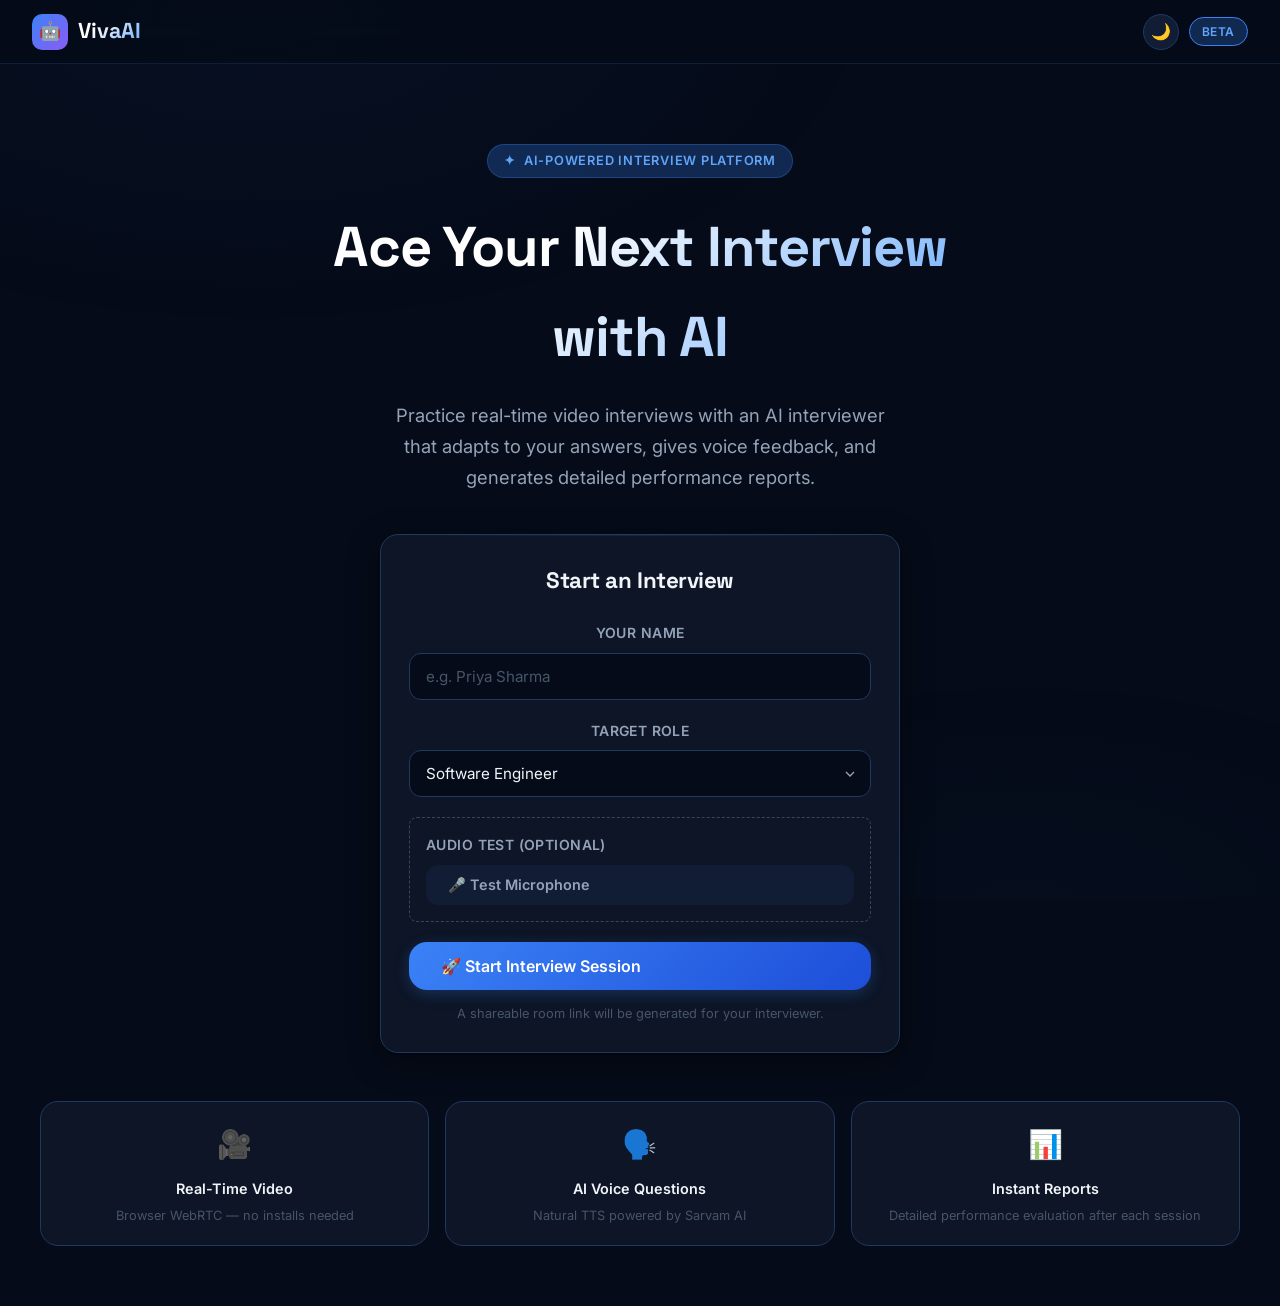
==== templates/index.html @ 10e78b6a "feat: theme_changes" ====
<!DOCTYPE html>
<html lang="en">

<head>
    <meta charset="UTF-8">
    <meta name="viewport" content="width=device-width, initial-scale=1.0">
    <meta name="description"
        content="VivaAI — AI-powered real-time video call interview platform. Practice technical and HR interviews with an intelligent AI interviewer.">
    <title>VivaAI — AI Interview Platform</title>
    <link rel="stylesheet" href="/static/css/style.css">
</head>

<body>

    <header class="header">
        <a class="logo" href="/">
            <div class="logo-icon">🤖</div>
            <span class="logo-text">VivaAI</span>
        </a>
        <div style="display:flex; align-items:center; gap:10px;">
    <button class="theme-toggle" id="themeToggle" onclick="toggleTheme()" title="Toggle theme">🌙</button>
    <span class="header-badge">Beta</span>
</div>
    </header>

    <main>
        <section class="hero container">
            <div class="hero-eyebrow">
                <span>✦</span> AI-Powered Interview Platform
            </div>
            <h1 class="hero-title">Ace Your Next Interview<br>with AI</h1>
            <p class="hero-subtitle">
                Practice real-time video interviews with an AI interviewer that adapts to your answers, gives voice
                feedback, and generates detailed performance reports.
            </p>

            <!-- Create Interview Card -->
            <div class="card create-card fade-in">
                <h2 style="margin-bottom: 24px; font-size: 1.4rem;">Start an Interview</h2>

                <div id="statusMsg" class="status-msg"></div>

                <div class="form-group">
                    <label class="form-label" for="candidateName">Your Name</label>
                    <input class="form-input" id="candidateName" type="text" placeholder="e.g. Priya Sharma"
                        autocomplete="name">
                </div>

                <div class="form-group">
                    <label class="form-label" for="role">Target Role</label>
                    <select class="form-input" id="role">
                        <option value="Software Engineer">Software Engineer</option>
                        <option value="Frontend Developer">Frontend Developer</option>
                        <option value="Backend Developer">Backend Developer</option>
                        <option value="Full Stack Developer">Full Stack Developer</option>
                        <option value="Data Scientist">Data Scientist</option>
                        <option value="Machine Learning Engineer">Machine Learning Engineer</option>
                        <option value="DevOps Engineer">DevOps Engineer</option>
                        <option value="Product Manager">Product Manager</option>
                        <option value="UI/UX Designer">UI/UX Designer</option>
                        <option value="Business Analyst">Business Analyst</option>
                        <option value="Data Analyst">Data Analyst</option>
                        <option value="Cybersecurity Engineer">Cybersecurity Engineer</option>
                        <option value="Cloud Architect">Cloud Architect</option>
                    </select>
                </div>

                <!-- Mic Test Section -->
                <div class="form-group mic-test-group"
                    style="text-align: center; border: 1px dashed rgba(255,255,255,0.2); padding: 16px; border-radius: 8px;">
                    <label class="form-label" style="text-align: left;">Audio Test (Optional)</label>
                    <button class="btn btn-ghost" id="testMicBtn" onclick="testMicrophone()" type="button"
                        style="width: 100%; border: 1px solid var(--border-color);">
                        🎤 Test Microphone
                    </button>
                    <div id="micMeterControls" style="display: none;">
                        <span
                            style="font-size: 0.85rem; color: var(--text-muted); margin-bottom: 8px; display: block;">Speak
                            to test your microphone</span>
                        <div
                            style="width: 100%; height: 10px; background: rgba(0,0,0,0.3); border-radius: 6px; overflow: hidden; margin-bottom: 12px; border: 1px solid rgba(255,255,255,0.1);">
                            <div id="micVolumeBar"
                                style="height: 100%; width: 0%; background: var(--success); transition: width 0.05s ease;">
                            </div>
                        </div>
                        <button class="btn btn-ghost btn-sm" onclick="stopMicTest()" type="button"
                            style="color: var(--danger);">Stop Test</button>
                    </div>
                </div>

                <button class="btn btn-primary btn-lg" id="startBtn" onclick="createInterview()" style="width: 100%;">
                    🚀 Start Interview Session
                </button>

                <p style="text-align: center; color: var(--text-muted); font-size: 0.8rem; margin-top: 14px;">
                    A shareable room link will be generated for your interviewer.
                </p>
            </div>

            <!-- Features -->
            <div class="features-grid">
                <div class="feature-card">
                    <div class="feature-icon">🎥</div>
                    <div class="feature-title">Real-Time Video</div>
                    <div class="feature-desc">Browser WebRTC — no installs needed</div>
                </div>
                <div class="feature-card">
                    <div class="feature-icon">🗣️</div>
                    <div class="feature-title">AI Voice Questions</div>
                    <div class="feature-desc">Natural TTS powered by Sarvam AI</div>
                </div>
                <div class="feature-card">
                    <div class="feature-icon">📊</div>
                    <div class="feature-title">Instant Reports</div>
                    <div class="feature-desc">Detailed performance evaluation after each session</div>
                </div>
            </div>
        </section>
    </main>

    <script>
        function showStatus(msg, type = "info") {
            const el = document.getElementById("statusMsg");
            el.textContent = msg;
            el.className = `status-msg status-${type}`;
            el.style.display = "block";
        }

        let micStream = null;
        let audioContext = null;
        let analyser = null;
        let animationId = null;

        async function testMicrophone() {
            const btn = document.getElementById("testMicBtn");
            const controls = document.getElementById("micMeterControls");

            try {
                btn.textContent = "Requesting Access...";
                btn.disabled = true;

                micStream = await navigator.mediaDevices.getUserMedia({ audio: true });

                audioContext = new (window.AudioContext || window.webkitAudioContext)();
                analyser = audioContext.createAnalyser();
                analyser.fftSize = 256;

                const source = audioContext.createMediaStreamSource(micStream);
                source.connect(analyser);

                const dataArray = new Uint8Array(analyser.frequencyBinCount);
                const volumeBar = document.getElementById("micVolumeBar");

                btn.style.display = "none";
                controls.style.display = "block";

                function updateMeter() {
                    analyser.getByteFrequencyData(dataArray);
                    let sum = 0;
                    for (let i = 0; i < dataArray.length; i++) {
                        sum += dataArray[i];
                    }
                    const average = sum / dataArray.length;

                    // Map frequency amplitude average to 0-100% width
                    const percent = Math.min(100, (average / 100) * 100);
                    volumeBar.style.width = percent + "%";

                    // Change color based on volume (pitch proxy)
                    if (percent > 80) volumeBar.style.background = "#ef4444"; // red (too loud)
                    else if (percent > 50) volumeBar.style.background = "#eab308"; // yellow
                    else volumeBar.style.background = "#22c55e"; // green

                    animationId = requestAnimationFrame(updateMeter);
                }

                updateMeter();
                showStatus("Microphone access granted. Speak to test your audio level.", "success");
            } catch (err) {
                console.error(err);
                btn.textContent = "🎤 Test Microphone";
                btn.disabled = false;
                showStatus("Microphone access denied. Please allow permissions.", "error");
            }
        }

        function stopMicTest() {
            if (animationId) cancelAnimationFrame(animationId);
            if (micStream) {
                micStream.getTracks().forEach(track => track.stop());
                micStream = null;
            }
            if (audioContext && audioContext.state !== "closed") {
                audioContext.close();
            }

            const btn = document.getElementById("testMicBtn");
            const controls = document.getElementById("micMeterControls");
            if (btn) {
                btn.style.display = "inline-flex";
                btn.textContent = "🎤 Test Microphone";
                btn.disabled = false;
            }
            if (controls) controls.style.display = "none";

            const el = document.getElementById("statusMsg");
            if (el && el.classList.contains("status-success")) el.style.display = "none";
        }

        async function createInterview() {
            const name = document.getElementById("candidateName").value.trim();
            const role = document.getElementById("role").value;

            if (!name) {
                showStatus("Please enter your name to continue.", "warning");
                document.getElementById("candidateName").focus();
                return;
            }

            const btn = document.getElementById("startBtn");
            btn.disabled = true;
            btn.textContent = "Checking permissions…";

            // Pre-flight check for camera & mic permissions
            try {
                if (typeof stopMicTest === "function") stopMicTest(); // Ensure our test mic is closed

                if (!navigator.mediaDevices || !navigator.mediaDevices.getUserMedia) {
                    throw new Error("Your browser does not support camera/microphone access in this context (try using localhost instead of your IP).");
                }
                const testStream = await navigator.mediaDevices.getUserMedia({ video: true, audio: true });
                // Permission granted, close tracks immediately
                testStream.getTracks().forEach(track => track.stop());
            } catch (err) {
                let msg = "Camera/microphone access denied. Please click the camera icon in your address bar to allow permissions, then try again.";
                if (err.name === "NotFoundError" || err.name === "DevicesNotFoundError") {
                    msg = "No camera or microphone found. Please connect your devices and try again.";
                } else if (err.message && err.message.includes("context")) {
                    msg = err.message;
                }
                showStatus(msg, "error");
                btn.disabled = false;
                btn.textContent = "🚀 Start Interview Session";
                return;
            }

            btn.textContent = "Creating room…";
            showStatus("Permissions granted. Setting up your interview room…", "info");

            const roomId = Math.random().toString(36).substring(2, 8).toUpperCase();

            try {
                const res = await fetch("/api/interview/create", {
                    method: "POST",
                    headers: { "Content-Type": "application/json" },
                    body: JSON.stringify({ room_id: roomId, role, candidate_name: name })
                });

                const data = await res.json();

                if (data.status === "created") {
                    window.location.href = `/interview/${data.room_id}`;
                } else {
                    throw new Error(data.error || "Failed to create interview");
                }
            } catch (err) {
                showStatus("Error: " + err.message, "error");
                btn.disabled = false;
                btn.textContent = "🚀 Start Interview Session";
            }
        }

        // Allow Enter key to submit
        document.addEventListener("keydown", (e) => {
            if (e.key === "Enter") createInterview();
        });
        // Theme toggle
function toggleTheme() {
    const html = document.documentElement;
    const btn = document.getElementById("themeToggle");
    const isDark = html.getAttribute("data-theme") !== "light";
    html.setAttribute("data-theme", isDark ? "light" : "dark");
    btn.textContent = isDark ? "☀️" : "🌙";
    localStorage.setItem("vivaai-theme", isDark ? "light" : "dark");
}

// Apply saved theme on load
(function() {
    const saved = localStorage.getItem("vivaai-theme") || "dark";
    document.documentElement.setAttribute("data-theme", saved);
    const btn = document.getElementById("themeToggle");
    if (btn) btn.textContent = saved === "light" ? "☀️" : "🌙";
})();
    </script>

</body>

</html>
---- static/css/style.css ----
/* VivaAI — Premium Design System */

    @import url('https://fonts.googleapis.com/css2?family=Inter:wght@300;400;500;600;700;800&family=Space+Grotesk:wght@400;500;600;700&display=swap');

    /* ── Tokens ─────────────────────────────────────────── */
    :root {
        --bg-base:      #050b18;
        --bg-card:      #0d1526;
        --bg-elevated:  #111d35;
        --bg-hover:     #1a2848;

        --accent:       #3b82f6;
        --accent-glow:  #3b82f640;
        --accent-dark:  #1d4ed8;
        --accent-light: #60a5fa;

        --success:      #10b981;
        --warning:      #f59e0b;
        --danger:       #ef4444;
        --info:         #06b6d4;

        --text-primary:   #f1f5f9;
        --text-secondary: #94a3b8;
        --text-muted:     #475569;

        --border:       #1e3a5f;
        --border-light: #2d5a8e40;

        --radius-sm:  8px;
        --radius-md:  12px;
        --radius-lg:  18px;
        --radius-xl:  24px;

        --shadow-card: 0 1px 3px rgba(0,0,0,.5), 0 8px 32px rgba(0,0,0,.4);
        --shadow-glow: 0 0 40px rgba(59,130,246,.15);

        --transition: 0.2s cubic-bezier(0.4, 0, 0.2, 1);
    }
    /* ── Light Theme ─────────────────────────────────────── */
[data-theme="light"] {
    --bg-base:      #f0f4f8;
    --bg-card:      #ffffff;
    --bg-elevated:  #e8edf5;
    --bg-hover:     #d8e2f0;

    --accent:       #3b82f6;
    --accent-glow:  #3b82f640;
    --accent-dark:  #1d4ed8;
    --accent-light: #2563eb;

    --text-primary:   #0f172a;
    --text-secondary: #475569;
    --text-muted:     #94a3b8;

    --border:       #cbd5e1;
    --border-light: #94a3b840;

    --shadow-card: 0 1px 3px rgba(0,0,0,.1), 0 8px 32px rgba(0,0,0,.08);
    --shadow-glow: 0 0 40px rgba(59,130,246,.12);
}

[data-theme="light"] body::before {
    background:
        radial-gradient(ellipse 80% 60% at 20% 0%, #bfdbfe40 0%, transparent 60%),
        radial-gradient(ellipse 60% 40% at 80% 100%, #dbeafe30 0%, transparent 60%);
}

[data-theme="light"] .header {
    background: rgba(240, 244, 248, 0.85);
}

[data-theme="light"] audio {
    filter: none;
    opacity: 1;
}
/* ── Light Theme Text Fixes ──────────────────────────── */
[data-theme="light"] .hero-title {
    background: linear-gradient(135deg, #1e3a8a 30%, #3b82f6 70%, #7c3aed);
    -webkit-background-clip: text;
    -webkit-text-fill-color: transparent;
    background-clip: text;
}

[data-theme="light"] .logo-text {
    background: linear-gradient(135deg, #1e293b 30%, #3b82f6);
    -webkit-background-clip: text;
    -webkit-text-fill-color: transparent;
    background-clip: text;
}

[data-theme="light"] .hero-eyebrow {
    background: rgba(59, 130, 246, 0.12);
    border-color: rgba(59, 130, 246, 0.4);
    color: #1d4ed8;
}

[data-theme="light"] .header {
    background: rgba(240, 244, 248, 0.92);
}

[data-theme="light"] body::before {
    background:
        radial-gradient(ellipse 80% 60% at 20% 0%, #bfdbfe50 0%, transparent 60%),
        radial-gradient(ellipse 60% 40% at 80% 100%, #dbeafe40 0%, transparent 60%);
}

[data-theme="light"] .hero-subtitle {
    color: #475569;
}
/* ── Theme Toggle ────────────────────────────────────── */
.theme-toggle {
    background: var(--bg-elevated);
    border: 1px solid var(--border);
    color: var(--text-secondary);
    width: 36px;
    height: 36px;
    border-radius: 50%;
    display: flex;
    align-items: center;
    justify-content: center;
    cursor: pointer;
    font-size: 16px;
    transition: all var(--transition);
    flex-shrink: 0;
}

.theme-toggle:hover {
    border-color: var(--accent);
    color: var(--text-primary);
    transform: rotate(20deg);
}

    /* ── Reset ───────────────────────────────────────────── */
    *, *::before, *::after { box-sizing: border-box; margin: 0; padding: 0; }

    html { scroll-behavior: smooth; }

    body {
        font-family: 'Inter', sans-serif;
        background: var(--bg-base);
        color: var(--text-primary);
        min-height: 100vh;
        line-height: 1.6;
        -webkit-font-smoothing: antialiased;
    }

    /* ── Background gradient ─────────────────────────────── */
    body::before {
        content: '';
        position: fixed;
        inset: 0;
        background:
            radial-gradient(ellipse 80% 60% at 20% 0%, #1e3a8a1a 0%, transparent 60%),
            radial-gradient(ellipse 60% 40% at 80% 100%, #0e1f4a18 0%, transparent 60%);
        pointer-events: none;
        z-index: 0;
    }

    /* ── Typography ──────────────────────────────────────── */
    h1, h2, h3, h4 {
        font-family: 'Space Grotesk', sans-serif;
        font-weight: 700;
        letter-spacing: -0.02em;
    }

    h1 { font-size: clamp(2rem, 5vw, 3.5rem); }
    h2 { font-size: clamp(1.4rem, 3vw, 2rem); }
    h3 { font-size: 1.25rem; }

    /* ── Layout ──────────────────────────────────────────── */
    .container {
        max-width: 1200px;
        margin: 0 auto;
        padding: 0 24px;
        position: relative;
        z-index: 1;
    }

    /* ── Header ──────────────────────────────────────────── */
    .header {
        background: rgba(5, 11, 24, 0.85);
        backdrop-filter: blur(16px);
        -webkit-backdrop-filter: blur(16px);
        border-bottom: 1px solid var(--border-light);
        padding: 0 32px;
        height: 64px;
        display: flex;
        align-items: center;
        justify-content: space-between;
        position: sticky;
        top: 0;
        z-index: 100;
    }

    .logo {
        display: flex;
        align-items: center;
        gap: 10px;
        text-decoration: none;
        color: var(--text-primary);
    }

    .logo-icon {
        width: 36px;
        height: 36px;
        background: linear-gradient(135deg, var(--accent), #8b5cf6);
        border-radius: 10px;
        display: flex;
        align-items: center;
        justify-content: center;
        font-size: 18px;
    }

    .logo-text {
        font-family: 'Space Grotesk', sans-serif;
        font-size: 1.35rem;
        font-weight: 700;
        background: linear-gradient(135deg, #fff 30%, var(--accent-light));
        -webkit-background-clip: text;
        -webkit-text-fill-color: transparent;
        background-clip: text;
    }

    .header-badge {
        background: var(--accent-glow);
        border: 1px solid var(--accent);
        color: var(--accent-light);
        padding: 4px 12px;
        border-radius: 999px;
        font-size: 0.75rem;
        font-weight: 600;
        letter-spacing: 0.05em;
        text-transform: uppercase;
    }

    /* ── Cards ───────────────────────────────────────────── */
    .card {
        background: var(--bg-card);
        border: 1px solid var(--border);
        border-radius: var(--radius-lg);
        padding: 28px;
        box-shadow: var(--shadow-card);
        position: relative;
        overflow: hidden;
    }

    .card::before {
        content: '';
        position: absolute;
        top: 0; left: 0; right: 0;
        height: 1px;
        background: linear-gradient(90deg, transparent, var(--border-light), transparent);
    }

    .card-elevated {
        background: var(--bg-elevated);
        border-color: var(--border);
    }

    /* ── Buttons ─────────────────────────────────────────── */
    .btn {
        display: inline-flex;
        align-items: center;
        gap: 8px;
        padding: 11px 22px;
        border: none;
        border-radius: var(--radius-md);
        font-family: 'Inter', sans-serif;
        font-size: 0.9rem;
        font-weight: 600;
        cursor: pointer;
        transition: all var(--transition);
        text-decoration: none;
        white-space: nowrap;
        position: relative;
        overflow: hidden;
    }

    .btn::after {
        content: '';
        position: absolute;
        inset: 0;
        background: white;
        opacity: 0;
        transition: opacity var(--transition);
    }

    .btn:hover::after { opacity: 0.06; }
    .btn:active::after { opacity: 0.12; }

    .btn-primary {
        background: linear-gradient(135deg, var(--accent), var(--accent-dark));
        color: white;
        box-shadow: 0 4px 15px var(--accent-glow);
    }

    .btn-primary:hover {
        box-shadow: 0 4px 25px rgba(59,130,246,.4);
        transform: translateY(-1px);
    }

    .btn-success {
        background: linear-gradient(135deg, var(--success), #059669);
        color: white;
        box-shadow: 0 4px 15px rgba(16,185,129,.25);
    }

    .btn-danger {
        background: linear-gradient(135deg, var(--danger), #dc2626);
        color: white;
        box-shadow: 0 4px 15px rgba(239,68,68,.25);
    }

    .btn-ghost {
        background: var(--bg-elevated);
        color: var(--text-secondary);
        border: 1px solid var(--border);
    }

    .btn-ghost:hover {
        color: var(--text-primary);
        border-color: var(--accent);
    }

    .btn-lg {
        padding: 14px 32px;
        font-size: 1rem;
        border-radius: var(--radius-lg);
    }

    .btn-sm {
        padding: 7px 14px;
        font-size: 0.8rem;
    }

    .btn:disabled {
        opacity: 0.4;
        cursor: not-allowed;
        transform: none !important;
        box-shadow: none !important;
    }

    .btn.recording {
        animation: pulse-record 1.5s ease-in-out infinite;
        background: linear-gradient(135deg, var(--danger), #dc2626) !important;
    }

    @keyframes pulse-record {
        0%, 100% { box-shadow: 0 0 0 0 rgba(239,68,68,0.4); }
        50%       { box-shadow: 0 0 0 10px rgba(239,68,68,0); }
    }

    /* ── Form Controls ───────────────────────────────────── */
    .form-group {
        display: flex;
        flex-direction: column;
        gap: 8px;
        margin-bottom: 20px;
    }

    .form-label {
        font-size: 0.875rem;
        font-weight: 600;
        color: var(--text-secondary);
        letter-spacing: 0.03em;
        text-transform: uppercase;
    }

    .form-input {
        padding: 13px 16px;
        background: var(--bg-base);
        border: 1px solid var(--border);
        border-radius: var(--radius-md);
        color: var(--text-primary);
        font-family: 'Inter', sans-serif;
        font-size: 0.95rem;
        transition: all var(--transition);
        outline: none;
    }

    .form-input:focus {
        border-color: var(--accent);
        box-shadow: 0 0 0 3px var(--accent-glow);
    }

    .form-input::placeholder { color: var(--text-muted); }

    select.form-input {
        cursor: pointer;
        appearance: none;
        background-image: url("data:image/svg+xml,%3Csvg xmlns='http://www.w3.org/2000/svg' width='16' height='16' viewBox='0 0 24 24' fill='none' stroke='%2394a3b8' stroke-width='2'%3E%3Cpolyline points='6,9 12,15 18,9'%3E%3C/polyline%3E%3C/svg%3E");
        background-repeat: no-repeat;
        background-position: right 12px center;
        padding-right: 40px;
    }

    /* ── Video Grid ──────────────────────────────────────── */
    .video-grid {
        display: grid;
        grid-template-columns: 1fr 1fr;
        gap: 16px;
        margin-bottom: 20px;
    }

    .video-wrapper {
        position: relative;
        border-radius: var(--radius-lg);
        overflow: hidden;
        background: #000;
        border: 1px solid var(--border);
        aspect-ratio: 16/9;
    }

    .video-wrapper video {
        width: 100%;
        height: 100%;
        object-fit: cover;
        display: block;
    }

    .video-label {
        position: absolute;
        bottom: 12px;
        left: 12px;
        background: rgba(5,11,24,.8);
        backdrop-filter: blur(6px);
        padding: 4px 10px;
        border-radius: 999px;
        font-size: 0.75rem;
        font-weight: 600;
        color: var(--text-primary);
        border: 1px solid var(--border-light);
    }

    .video-placeholder {
        position: absolute;
        inset: 0;
        display: flex;
        flex-direction: column;
        align-items: center;
        justify-content: center;
        color: var(--text-muted);
        gap: 8px;
        font-size: 0.875rem;
    }

    .video-placeholder-icon {
        font-size: 40px;
        opacity: 0.5;
    }

    /* ── Control Bar ─────────────────────────────────────── */
    .control-bar {
        display: flex;
        align-items: center;
        justify-content: center;
        gap: 12px;
        flex-wrap: wrap;
        padding: 16px;
        background: var(--bg-elevated);
        border-radius: var(--radius-lg);
        border: 1px solid var(--border);
        margin-bottom: 20px;
    }

    /* ── Question Box ────────────────────────────────────── */
    .question-box {
        background: var(--bg-elevated);
        border: 1px solid var(--border);
        border-radius: var(--radius-lg);
        padding: 24px;
        margin-bottom: 20px;
        position: relative;
    }

    .question-header {
        display: flex;
        align-items: center;
        justify-content: space-between;
        margin-bottom: 16px;
        gap: 12px;
        flex-wrap: wrap;
    }

    .question-label {
        font-size: 0.75rem;
        font-weight: 700;
        color: var(--accent-light);
        text-transform: uppercase;
        letter-spacing: 0.1em;
    }

    #question {
        font-size: 1.1rem;
        line-height: 1.7;
        color: var(--text-primary);
        min-height: 60px;
    }

    /* ── AI Indicator ────────────────────────────────────── */
    .ai-indicator {
        display: inline-flex;
        align-items: center;
        gap: 6px;
        padding: 5px 12px;
        border-radius: 999px;
        font-size: 0.78rem;
        font-weight: 600;
        transition: all var(--transition);
    }

    .ai-thinking { background: rgba(245,158,11,.15); color: var(--warning); border: 1px solid rgba(245,158,11,.3); }
    .ai-speaking { background: rgba(59,130,246,.15); color: var(--accent-light); border: 1px solid rgba(59,130,246,.3); animation: breathing 2s ease-in-out infinite; }
    .ai-waiting  { background: rgba(16,185,129,.15); color: var(--success); border: 1px solid rgba(16,185,129,.3); }
    .ai-done     { background: rgba(16,185,129,.15); color: var(--success); border: 1px solid rgba(16,185,129,.3); }
    .ai-error    { background: rgba(239,68,68,.15); color: var(--danger); border: 1px solid rgba(239,68,68,.3); }

    @keyframes breathing {
        0%, 100% { opacity: 1; }
        50% { opacity: 0.6; }
    }

    /* ── Progress ────────────────────────────────────────── */
    .progress-bar-wrap {
        background: var(--bg-base);
        border-radius: 999px;
        height: 6px;
        overflow: hidden;
        margin-top: 12px;
    }

    .progress-bar-fill {
        height: 100%;
        background: linear-gradient(90deg, var(--accent), #8b5cf6);
        border-radius: 999px;
        transition: width 0.5s ease;
        width: 0%;
    }

    /* ── Timer ───────────────────────────────────────────── */
    .timer-display {
        font-family: 'Space Grotesk', sans-serif;
        font-size: 1.5rem;
        font-weight: 700;
        color: var(--text-primary);
        letter-spacing: 0.05em;
        background: var(--bg-base);
        border: 1px solid var(--border);
        padding: 6px 16px;
        border-radius: var(--radius-md);
    }

    .timer-urgent {
        color: var(--danger) !important;
        border-color: rgba(239,68,68,.4) !important;
        animation: pulse-urgent 1s ease-in-out infinite;
    }

    @keyframes pulse-urgent {
        0%, 100% { opacity: 1; }
        50% { opacity: 0.7; }
    }

    /* ── Transcript ──────────────────────────────────────── */
    .transcript-box {
        background: var(--bg-base);
        border: 1px solid var(--border);
        border-radius: var(--radius-md);
        padding: 14px 16px;
        margin-top: 12px;
        min-height: 50px;
        font-size: 0.9rem;
        color: var(--text-secondary);
        font-style: italic;
        line-height: 1.6;
        transition: all var(--transition);
    }

    .answer-display {
        background: rgba(16,185,129,.08);
        border: 1px solid rgba(16,185,129,.2);
        border-radius: var(--radius-md);
        padding: 12px 16px;
        margin-top: 10px;
        font-size: 0.88rem;
        color: var(--success);
        display: none;
    }

    /* ── Status Message ──────────────────────────────────── */
    .status-msg {
        padding: 10px 16px;
        border-radius: var(--radius-md);
        font-size: 0.875rem;
        font-weight: 500;
        margin-bottom: 12px;
        display: none;
        animation: fadeInDown 0.3s ease;
    }

    .status-info    { background: rgba(6,182,212,.12); border: 1px solid rgba(6,182,212,.3); color: var(--info); }
    .status-success { background: rgba(16,185,129,.12); border: 1px solid rgba(16,185,129,.3); color: var(--success); }
    .status-warning { background: rgba(245,158,11,.12); border: 1px solid rgba(245,158,11,.3); color: var(--warning); }
    .status-error   { background: rgba(239,68,68,.12); border: 1px solid rgba(239,68,68,.3); color: var(--danger); }

    @keyframes fadeInDown {
        from { transform: translateY(-8px); opacity: 0; }
        to   { transform: translateY(0); opacity: 1; }
    }

    /* ── Report Section ──────────────────────────────────── */
    .report-section {
        display: none;
        margin-top: 24px;
        animation: fadeIn 0.5s ease;
    }

    .report-header {
        display: flex;
        align-items: center;
        gap: 12px;
        margin-bottom: 20px;
    }

    .report-badge {
        background: linear-gradient(135deg, var(--success), #059669);
        color: white;
        padding: 4px 12px;
        border-radius: 999px;
        font-size: 0.75rem;
        font-weight: 700;
        text-transform: uppercase;
        letter-spacing: 0.05em;
    }

    #reportContent p {
        color: var(--text-secondary);
        margin-bottom: 8px;
        line-height: 1.7;
        font-size: 0.9rem;
    }

    #reportContent p:empty { display: none; }

    audio {
        width: 100%;
        border-radius: var(--radius-md);
        margin-top: 12px;
        filter: invert(1) hue-rotate(180deg);
        opacity: 0.8;
    }

    /* ── Hero section ────────────────────────────────────── */
    .hero {
        padding: 80px 0 60px;
        text-align: center;
    }

    .hero-eyebrow {
        display: inline-flex;
        align-items: center;
        gap: 8px;
        background: var(--accent-glow);
        border: 1px solid rgba(59,130,246,.3);
        color: var(--accent-light);
        padding: 6px 16px;
        border-radius: 999px;
        font-size: 0.8rem;
        font-weight: 600;
        letter-spacing: 0.06em;
        text-transform: uppercase;
        margin-bottom: 24px;
    }

    .hero-title {
        margin-bottom: 18px;
        background: linear-gradient(135deg, #fff 40%, var(--accent-light) 80%, #8b5cf6);
        -webkit-background-clip: text;
        -webkit-text-fill-color: transparent;
        background-clip: text;
    }

    .hero-subtitle {
        color: var(--text-secondary);
        font-size: 1.15rem;
        max-width: 520px;
        margin: 0 auto 40px;
        line-height: 1.7;
    }

    /* ── Create form ─────────────────────────────────────── */
    .create-card {
        max-width: 520px;
        margin: 0 auto;
    }

    .features-grid {
        display: grid;
        grid-template-columns: repeat(3, 1fr);
        gap: 16px;
        margin-top: 48px;
    }

    .feature-card {
        background: var(--bg-card);
        border: 1px solid var(--border);
        border-radius: var(--radius-lg);
        padding: 20px;
        text-align: center;
        transition: all var(--transition);
    }

    .feature-card:hover {
        border-color: var(--accent);
        transform: translateY(-2px);
        box-shadow: var(--shadow-glow);
    }

    .feature-icon {
        font-size: 28px;
        margin-bottom: 10px;
    }

    .feature-title {
        font-size: 0.9rem;
        font-weight: 600;
        color: var(--text-primary);
        margin-bottom: 6px;
    }

    .feature-desc {
        font-size: 0.8rem;
        color: var(--text-muted);
        line-height: 1.5;
    }

    /* ── Interview layout ────────────────────────────────── */
    .interview-layout {
        display: grid;
        grid-template-columns: 1.2fr 1fr;
        gap: 20px;
        padding: 24px 0;
    }

    .interview-left {}
    .interview-right {}

    .meta-row {
        display: flex;
        align-items: center;
        gap: 12px;
        margin-bottom: 16px;
        flex-wrap: wrap;
    }

    .meta-badge {
        background: var(--bg-elevated);
        border: 1px solid var(--border);
        color: var(--text-secondary);
        padding: 5px 12px;
        border-radius: 999px;
        font-size: 0.78rem;
        font-weight: 600;
    }

    /* ── Animations ──────────────────────────────────────── */
    @keyframes fadeIn {
        from { opacity: 0; transform: translateY(10px); }
        to   { opacity: 1; transform: translateY(0); }
    }

    .fade-in { animation: fadeIn 0.4s ease; }

    /* ── Scrollbar ───────────────────────────────────────── */
    ::-webkit-scrollbar { width: 6px; }
    ::-webkit-scrollbar-track { background: var(--bg-base); }
    ::-webkit-scrollbar-thumb { background: var(--border); border-radius: 999px; }
    ::-webkit-scrollbar-thumb:hover { background: var(--text-muted); }

    /* ── Responsive ──────────────────────────────────────── */
    @media (max-width: 900px) {
        .interview-layout { grid-template-columns: 1fr; }
        .video-grid       { grid-template-columns: 1fr; }
        .features-grid    { grid-template-columns: 1fr; }
    }

    @media (max-width: 600px) {
        .header { padding: 0 16px; }
        .container { padding: 0 16px; }
        .hero { padding: 48px 0 32px; }
        .control-bar { gap: 8px; }
        .btn { padding: 9px 16px; font-size: 0.825rem; }
    }
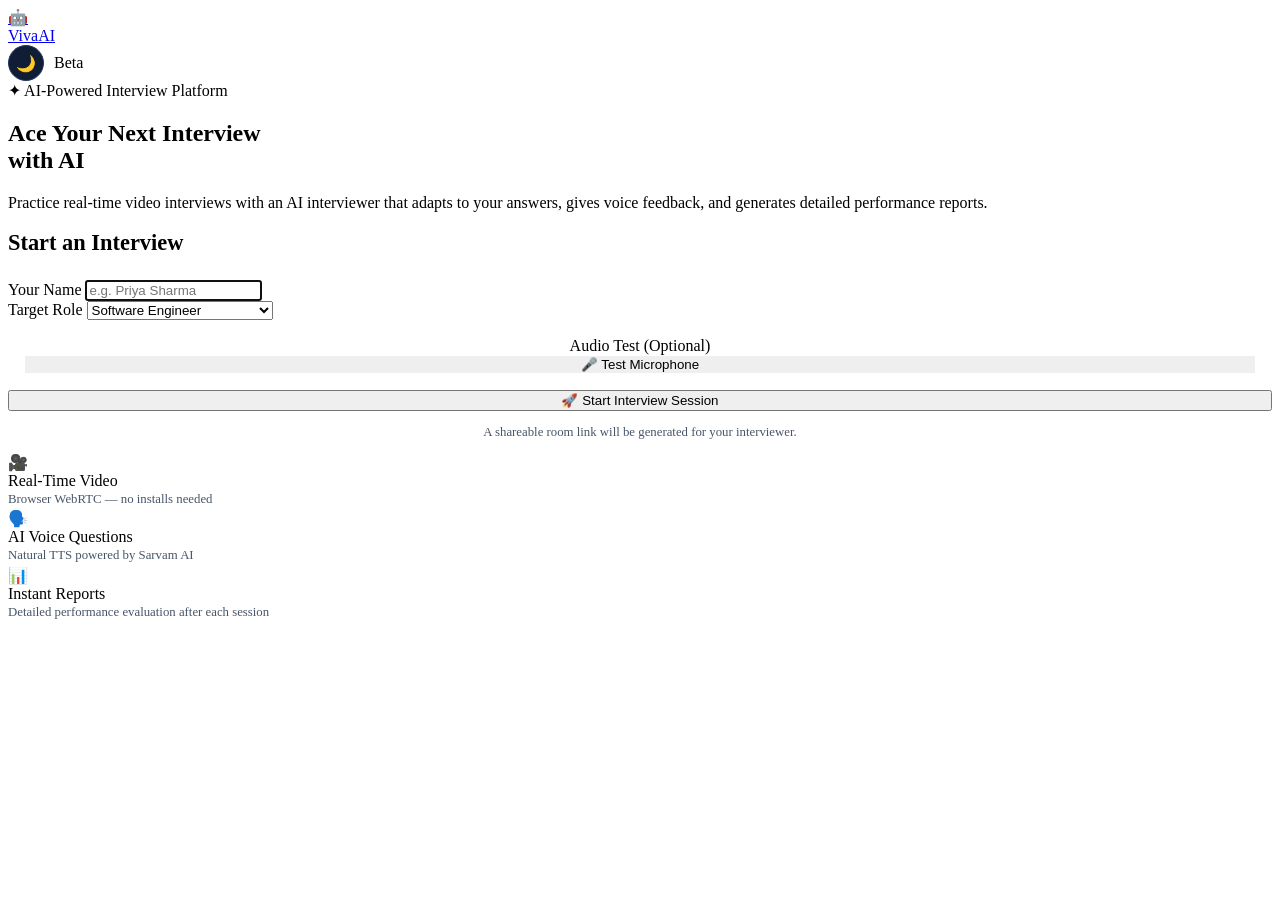
==== commit 1eac02a7: "Merge branch 'main' into feature/Theme_changes" ====
--- a/templates/index.html
+++ b/templates/index.html
@@ -121,7 +121,14 @@
     <script>
         function showStatus(msg, type = "info") {
             const el = document.getElementById("statusMsg");
-            el.textContent = msg;
+            let icon = "";
+
+if (type === "success") icon = "✅ ";
+else if (type === "error") icon = "❌ ";
+else if (type === "warning") icon = "⚠️ ";
+else icon = "ℹ️ ";
+
+el.textContent = icon + msg;
             el.className = `status-msg status-${type}`;
             el.style.display = "block";
         }
@@ -219,7 +226,7 @@
 
             const btn = document.getElementById("startBtn");
             btn.disabled = true;
-            btn.textContent = "Checking permissions…";
+            btn.innerHTML = "⏳ Checking permissions...";
 
             // Pre-flight check for camera & mic permissions
             try {
@@ -244,7 +251,7 @@
                 return;
             }
 
-            btn.textContent = "Creating room…";
+            btn.innerHTML = "🚀 Creating room...";
             showStatus("Permissions granted. Setting up your interview room…", "info");
 
             const roomId = Math.random().toString(36).substring(2, 8).toUpperCase();
@@ -270,27 +277,14 @@
             }
         }
 
-        // Allow Enter key to submit
-        document.addEventListener("keydown", (e) => {
-            if (e.key === "Enter") createInterview();
-        });
-        // Theme toggle
-function toggleTheme() {
-    const html = document.documentElement;
-    const btn = document.getElementById("themeToggle");
-    const isDark = html.getAttribute("data-theme") !== "light";
-    html.setAttribute("data-theme", isDark ? "light" : "dark");
-    btn.textContent = isDark ? "☀️" : "🌙";
-    localStorage.setItem("vivaai-theme", isDark ? "light" : "dark");
-}
-
-// Apply saved theme on load
-(function() {
-    const saved = localStorage.getItem("vivaai-theme") || "dark";
-    document.documentElement.setAttribute("data-theme", saved);
-    const btn = document.getElementById("themeToggle");
-    if (btn) btn.textContent = saved === "light" ? "☀️" : "🌙";
-})();
+       document.getElementById("candidateName").addEventListener("keypress", (e) => {
+    if (e.key === "Enter") {
+        createInterview();
+    }
+});
+window.onload = () => {
+    document.getElementById("candidateName").focus();
+};
     </script>
 
 </body>
--- a/static/css/style.css
+++ b/static/css/style.css
@@ -127,667 +127,73 @@
 .theme-toggle:hover {
     border-color: var(--accent);
     color: var(--text-primary);
-    transform: rotate(20deg);
+    margin-bottom: 6px;
 }
 
-    /* ── Reset ───────────────────────────────────────────── */
-    *, *::before, *::after { box-sizing: border-box; margin: 0; padding: 0; }
+.feature-desc {
+    font-size: 0.8rem;
+    color: var(--text-muted);
+    line-height: 1.5;
+}
 
-    html { scroll-behavior: smooth; }
+/* ── Interview layout ────────────────────────────────── */
+.interview-layout {
+    display: grid;
+    grid-template-columns: 1.2fr 1fr;
+    gap: 20px;
+    padding: 24px 0;
+}
 
-    body {
-        font-family: 'Inter', sans-serif;
-        background: var(--bg-base);
-        color: var(--text-primary);
-        min-height: 100vh;
-        line-height: 1.6;
-        -webkit-font-smoothing: antialiased;
-    }
+.interview-left {}
+.interview-right {}
 
-    /* ── Background gradient ─────────────────────────────── */
-    body::before {
-        content: '';
-        position: fixed;
-        inset: 0;
-        background:
-            radial-gradient(ellipse 80% 60% at 20% 0%, #1e3a8a1a 0%, transparent 60%),
-            radial-gradient(ellipse 60% 40% at 80% 100%, #0e1f4a18 0%, transparent 60%);
-        pointer-events: none;
-        z-index: 0;
-    }
+.meta-row {
+    display: flex;
+    align-items: center;
+    gap: 12px;
+    margin-bottom: 16px;
+    flex-wrap: wrap;
+}
 
-    /* ── Typography ──────────────────────────────────────── */
-    h1, h2, h3, h4 {
-        font-family: 'Space Grotesk', sans-serif;
-        font-weight: 700;
-        letter-spacing: -0.02em;
-    }
+.meta-badge {
+    background: var(--bg-elevated);
+    border: 1px solid var(--border);
+    color: var(--text-secondary);
+    padding: 5px 12px;
+    border-radius: 999px;
+    font-size: 0.78rem;
+    font-weight: 600;
+}
 
-    h1 { font-size: clamp(2rem, 5vw, 3.5rem); }
-    h2 { font-size: clamp(1.4rem, 3vw, 2rem); }
-    h3 { font-size: 1.25rem; }
+/* ── Animations ──────────────────────────────────────── */
+@keyframes fadeIn {
+    from { opacity: 0; transform: translateY(10px); }
+    to   { opacity: 1; transform: translateY(0); }
+}
 
-    /* ── Layout ──────────────────────────────────────────── */
-    .container {
-        max-width: 1200px;
-        margin: 0 auto;
-        padding: 0 24px;
-        position: relative;
-        z-index: 1;
-    }
+.fade-in { animation: fadeIn 0.4s ease; }
 
-    /* ── Header ──────────────────────────────────────────── */
-    .header {
-        background: rgba(5, 11, 24, 0.85);
-        backdrop-filter: blur(16px);
-        -webkit-backdrop-filter: blur(16px);
-        border-bottom: 1px solid var(--border-light);
-        padding: 0 32px;
-        height: 64px;
-        display: flex;
-        align-items: center;
-        justify-content: space-between;
-        position: sticky;
-        top: 0;
-        z-index: 100;
-    }
+/* ── Scrollbar ───────────────────────────────────────── */
+::-webkit-scrollbar { width: 6px; }
+::-webkit-scrollbar-track { background: var(--bg-base); }
+::-webkit-scrollbar-thumb { background: var(--border); border-radius: 999px; }
+::-webkit-scrollbar-thumb:hover { background: var(--text-muted); }
 
-    .logo {
-        display: flex;
-        align-items: center;
-        gap: 10px;
-        text-decoration: none;
-        color: var(--text-primary);
-    }
+/* ── Responsive ──────────────────────────────────────── */
+@media (max-width: 900px) {
+    .interview-layout { grid-template-columns: 1fr; }
+    .video-grid       { grid-template-columns: 1fr; }
+    .features-grid    { grid-template-columns: 1fr; }
+}
 
-    .logo-icon {
-        width: 36px;
-        height: 36px;
-        background: linear-gradient(135deg, var(--accent), #8b5cf6);
-        border-radius: 10px;
-        display: flex;
-        align-items: center;
-        justify-content: center;
-        font-size: 18px;
-    }
-
-    .logo-text {
-        font-family: 'Space Grotesk', sans-serif;
-        font-size: 1.35rem;
-        font-weight: 700;
-        background: linear-gradient(135deg, #fff 30%, var(--accent-light));
-        -webkit-background-clip: text;
-        -webkit-text-fill-color: transparent;
-        background-clip: text;
-    }
-
-    .header-badge {
-        background: var(--accent-glow);
-        border: 1px solid var(--accent);
-        color: var(--accent-light);
-        padding: 4px 12px;
-        border-radius: 999px;
-        font-size: 0.75rem;
-        font-weight: 600;
-        letter-spacing: 0.05em;
-        text-transform: uppercase;
-    }
-
-    /* ── Cards ───────────────────────────────────────────── */
-    .card {
-        background: var(--bg-card);
-        border: 1px solid var(--border);
-        border-radius: var(--radius-lg);
-        padding: 28px;
-        box-shadow: var(--shadow-card);
-        position: relative;
-        overflow: hidden;
-    }
-
-    .card::before {
-        content: '';
-        position: absolute;
-        top: 0; left: 0; right: 0;
-        height: 1px;
-        background: linear-gradient(90deg, transparent, var(--border-light), transparent);
-    }
-
-    .card-elevated {
-        background: var(--bg-elevated);
-        border-color: var(--border);
-    }
-
-    /* ── Buttons ─────────────────────────────────────────── */
-    .btn {
-        display: inline-flex;
-        align-items: center;
-        gap: 8px;
-        padding: 11px 22px;
-        border: none;
-        border-radius: var(--radius-md);
-        font-family: 'Inter', sans-serif;
-        font-size: 0.9rem;
-        font-weight: 600;
-        cursor: pointer;
-        transition: all var(--transition);
-        text-decoration: none;
-        white-space: nowrap;
-        position: relative;
-        overflow: hidden;
-    }
-
-    .btn::after {
-        content: '';
-        position: absolute;
-        inset: 0;
-        background: white;
-        opacity: 0;
-        transition: opacity var(--transition);
-    }
-
-    .btn:hover::after { opacity: 0.06; }
-    .btn:active::after { opacity: 0.12; }
-
-    .btn-primary {
-        background: linear-gradient(135deg, var(--accent), var(--accent-dark));
-        color: white;
-        box-shadow: 0 4px 15px var(--accent-glow);
-    }
-
-    .btn-primary:hover {
-        box-shadow: 0 4px 25px rgba(59,130,246,.4);
-        transform: translateY(-1px);
-    }
-
-    .btn-success {
-        background: linear-gradient(135deg, var(--success), #059669);
-        color: white;
-        box-shadow: 0 4px 15px rgba(16,185,129,.25);
-    }
-
-    .btn-danger {
-        background: linear-gradient(135deg, var(--danger), #dc2626);
-        color: white;
-        box-shadow: 0 4px 15px rgba(239,68,68,.25);
-    }
-
-    .btn-ghost {
-        background: var(--bg-elevated);
-        color: var(--text-secondary);
-        border: 1px solid var(--border);
-    }
-
-    .btn-ghost:hover {
-        color: var(--text-primary);
-        border-color: var(--accent);
-    }
-
-    .btn-lg {
-        padding: 14px 32px;
-        font-size: 1rem;
-        border-radius: var(--radius-lg);
-    }
-
-    .btn-sm {
-        padding: 7px 14px;
-        font-size: 0.8rem;
-    }
-
-    .btn:disabled {
-        opacity: 0.4;
-        cursor: not-allowed;
-        transform: none !important;
-        box-shadow: none !important;
-    }
-
-    .btn.recording {
-        animation: pulse-record 1.5s ease-in-out infinite;
-        background: linear-gradient(135deg, var(--danger), #dc2626) !important;
-    }
-
-    @keyframes pulse-record {
-        0%, 100% { box-shadow: 0 0 0 0 rgba(239,68,68,0.4); }
-        50%       { box-shadow: 0 0 0 10px rgba(239,68,68,0); }
-    }
-
-    /* ── Form Controls ───────────────────────────────────── */
-    .form-group {
-        display: flex;
-        flex-direction: column;
-        gap: 8px;
-        margin-bottom: 20px;
-    }
-
-    .form-label {
-        font-size: 0.875rem;
-        font-weight: 600;
-        color: var(--text-secondary);
-        letter-spacing: 0.03em;
-        text-transform: uppercase;
-    }
-
-    .form-input {
-        padding: 13px 16px;
-        background: var(--bg-base);
-        border: 1px solid var(--border);
-        border-radius: var(--radius-md);
-        color: var(--text-primary);
-        font-family: 'Inter', sans-serif;
-        font-size: 0.95rem;
-        transition: all var(--transition);
-        outline: none;
-    }
-
-    .form-input:focus {
-        border-color: var(--accent);
-        box-shadow: 0 0 0 3px var(--accent-glow);
-    }
-
-    .form-input::placeholder { color: var(--text-muted); }
-
-    select.form-input {
-        cursor: pointer;
-        appearance: none;
-        background-image: url("data:image/svg+xml,%3Csvg xmlns='http://www.w3.org/2000/svg' width='16' height='16' viewBox='0 0 24 24' fill='none' stroke='%2394a3b8' stroke-width='2'%3E%3Cpolyline points='6,9 12,15 18,9'%3E%3C/polyline%3E%3C/svg%3E");
-        background-repeat: no-repeat;
-        background-position: right 12px center;
-        padding-right: 40px;
-    }
-
-    /* ── Video Grid ──────────────────────────────────────── */
-    .video-grid {
-        display: grid;
-        grid-template-columns: 1fr 1fr;
-        gap: 16px;
-        margin-bottom: 20px;
-    }
-
-    .video-wrapper {
-        position: relative;
-        border-radius: var(--radius-lg);
-        overflow: hidden;
-        background: #000;
-        border: 1px solid var(--border);
-        aspect-ratio: 16/9;
-    }
-
-    .video-wrapper video {
-        width: 100%;
-        height: 100%;
-        object-fit: cover;
-        display: block;
-    }
-
-    .video-label {
-        position: absolute;
-        bottom: 12px;
-        left: 12px;
-        background: rgba(5,11,24,.8);
-        backdrop-filter: blur(6px);
-        padding: 4px 10px;
-        border-radius: 999px;
-        font-size: 0.75rem;
-        font-weight: 600;
-        color: var(--text-primary);
-        border: 1px solid var(--border-light);
-    }
-
-    .video-placeholder {
-        position: absolute;
-        inset: 0;
-        display: flex;
-        flex-direction: column;
-        align-items: center;
-        justify-content: center;
-        color: var(--text-muted);
-        gap: 8px;
-        font-size: 0.875rem;
-    }
-
-    .video-placeholder-icon {
-        font-size: 40px;
-        opacity: 0.5;
-    }
-
-    /* ── Control Bar ─────────────────────────────────────── */
-    .control-bar {
-        display: flex;
-        align-items: center;
-        justify-content: center;
-        gap: 12px;
-        flex-wrap: wrap;
-        padding: 16px;
-        background: var(--bg-elevated);
-        border-radius: var(--radius-lg);
-        border: 1px solid var(--border);
-        margin-bottom: 20px;
-    }
-
-    /* ── Question Box ────────────────────────────────────── */
-    .question-box {
-        background: var(--bg-elevated);
-        border: 1px solid var(--border);
-        border-radius: var(--radius-lg);
-        padding: 24px;
-        margin-bottom: 20px;
-        position: relative;
-    }
-
-    .question-header {
-        display: flex;
-        align-items: center;
-        justify-content: space-between;
-        margin-bottom: 16px;
-        gap: 12px;
-        flex-wrap: wrap;
-    }
-
-    .question-label {
-        font-size: 0.75rem;
-        font-weight: 700;
-        color: var(--accent-light);
-        text-transform: uppercase;
-        letter-spacing: 0.1em;
-    }
-
-    #question {
-        font-size: 1.1rem;
-        line-height: 1.7;
-        color: var(--text-primary);
-        min-height: 60px;
-    }
-
-    /* ── AI Indicator ────────────────────────────────────── */
-    .ai-indicator {
-        display: inline-flex;
-        align-items: center;
-        gap: 6px;
-        padding: 5px 12px;
-        border-radius: 999px;
-        font-size: 0.78rem;
-        font-weight: 600;
-        transition: all var(--transition);
-    }
-
-    .ai-thinking { background: rgba(245,158,11,.15); color: var(--warning); border: 1px solid rgba(245,158,11,.3); }
-    .ai-speaking { background: rgba(59,130,246,.15); color: var(--accent-light); border: 1px solid rgba(59,130,246,.3); animation: breathing 2s ease-in-out infinite; }
-    .ai-waiting  { background: rgba(16,185,129,.15); color: var(--success); border: 1px solid rgba(16,185,129,.3); }
-    .ai-done     { background: rgba(16,185,129,.15); color: var(--success); border: 1px solid rgba(16,185,129,.3); }
-    .ai-error    { background: rgba(239,68,68,.15); color: var(--danger); border: 1px solid rgba(239,68,68,.3); }
-
-    @keyframes breathing {
-        0%, 100% { opacity: 1; }
-        50% { opacity: 0.6; }
-    }
-
-    /* ── Progress ────────────────────────────────────────── */
-    .progress-bar-wrap {
-        background: var(--bg-base);
-        border-radius: 999px;
-        height: 6px;
-        overflow: hidden;
-        margin-top: 12px;
-    }
-
-    .progress-bar-fill {
-        height: 100%;
-        background: linear-gradient(90deg, var(--accent), #8b5cf6);
-        border-radius: 999px;
-        transition: width 0.5s ease;
-        width: 0%;
-    }
-
-    /* ── Timer ───────────────────────────────────────────── */
-    .timer-display {
-        font-family: 'Space Grotesk', sans-serif;
-        font-size: 1.5rem;
-        font-weight: 700;
-        color: var(--text-primary);
-        letter-spacing: 0.05em;
-        background: var(--bg-base);
-        border: 1px solid var(--border);
-        padding: 6px 16px;
-        border-radius: var(--radius-md);
-    }
-
-    .timer-urgent {
-        color: var(--danger) !important;
-        border-color: rgba(239,68,68,.4) !important;
-        animation: pulse-urgent 1s ease-in-out infinite;
-    }
-
-    @keyframes pulse-urgent {
-        0%, 100% { opacity: 1; }
-        50% { opacity: 0.7; }
-    }
-
-    /* ── Transcript ──────────────────────────────────────── */
-    .transcript-box {
-        background: var(--bg-base);
-        border: 1px solid var(--border);
-        border-radius: var(--radius-md);
-        padding: 14px 16px;
-        margin-top: 12px;
-        min-height: 50px;
-        font-size: 0.9rem;
-        color: var(--text-secondary);
-        font-style: italic;
-        line-height: 1.6;
-        transition: all var(--transition);
-    }
-
-    .answer-display {
-        background: rgba(16,185,129,.08);
-        border: 1px solid rgba(16,185,129,.2);
-        border-radius: var(--radius-md);
-        padding: 12px 16px;
-        margin-top: 10px;
-        font-size: 0.88rem;
-        color: var(--success);
-        display: none;
-    }
-
-    /* ── Status Message ──────────────────────────────────── */
-    .status-msg {
-        padding: 10px 16px;
-        border-radius: var(--radius-md);
-        font-size: 0.875rem;
-        font-weight: 500;
-        margin-bottom: 12px;
-        display: none;
-        animation: fadeInDown 0.3s ease;
-    }
-
-    .status-info    { background: rgba(6,182,212,.12); border: 1px solid rgba(6,182,212,.3); color: var(--info); }
-    .status-success { background: rgba(16,185,129,.12); border: 1px solid rgba(16,185,129,.3); color: var(--success); }
-    .status-warning { background: rgba(245,158,11,.12); border: 1px solid rgba(245,158,11,.3); color: var(--warning); }
-    .status-error   { background: rgba(239,68,68,.12); border: 1px solid rgba(239,68,68,.3); color: var(--danger); }
-
-    @keyframes fadeInDown {
-        from { transform: translateY(-8px); opacity: 0; }
-        to   { transform: translateY(0); opacity: 1; }
-    }
-
-    /* ── Report Section ──────────────────────────────────── */
-    .report-section {
-        display: none;
-        margin-top: 24px;
-        animation: fadeIn 0.5s ease;
-    }
-
-    .report-header {
-        display: flex;
-        align-items: center;
-        gap: 12px;
-        margin-bottom: 20px;
-    }
-
-    .report-badge {
-        background: linear-gradient(135deg, var(--success), #059669);
-        color: white;
-        padding: 4px 12px;
-        border-radius: 999px;
-        font-size: 0.75rem;
-        font-weight: 700;
-        text-transform: uppercase;
-        letter-spacing: 0.05em;
-    }
-
-    #reportContent p {
-        color: var(--text-secondary);
-        margin-bottom: 8px;
-        line-height: 1.7;
-        font-size: 0.9rem;
-    }
-
-    #reportContent p:empty { display: none; }
-
-    audio {
-        width: 100%;
-        border-radius: var(--radius-md);
-        margin-top: 12px;
-        filter: invert(1) hue-rotate(180deg);
-        opacity: 0.8;
-    }
-
-    /* ── Hero section ────────────────────────────────────── */
-    .hero {
-        padding: 80px 0 60px;
-        text-align: center;
-    }
-
-    .hero-eyebrow {
-        display: inline-flex;
-        align-items: center;
-        gap: 8px;
-        background: var(--accent-glow);
-        border: 1px solid rgba(59,130,246,.3);
-        color: var(--accent-light);
-        padding: 6px 16px;
-        border-radius: 999px;
-        font-size: 0.8rem;
-        font-weight: 600;
-        letter-spacing: 0.06em;
-        text-transform: uppercase;
-        margin-bottom: 24px;
-    }
-
-    .hero-title {
-        margin-bottom: 18px;
-        background: linear-gradient(135deg, #fff 40%, var(--accent-light) 80%, #8b5cf6);
-        -webkit-background-clip: text;
-        -webkit-text-fill-color: transparent;
-        background-clip: text;
-    }
-
-    .hero-subtitle {
-        color: var(--text-secondary);
-        font-size: 1.15rem;
-        max-width: 520px;
-        margin: 0 auto 40px;
-        line-height: 1.7;
-    }
-
-    /* ── Create form ─────────────────────────────────────── */
-    .create-card {
-        max-width: 520px;
-        margin: 0 auto;
-    }
-
-    .features-grid {
-        display: grid;
-        grid-template-columns: repeat(3, 1fr);
-        gap: 16px;
-        margin-top: 48px;
-    }
-
-    .feature-card {
-        background: var(--bg-card);
-        border: 1px solid var(--border);
-        border-radius: var(--radius-lg);
-        padding: 20px;
-        text-align: center;
-        transition: all var(--transition);
-    }
-
-    .feature-card:hover {
-        border-color: var(--accent);
-        transform: translateY(-2px);
-        box-shadow: var(--shadow-glow);
-    }
-
-    .feature-icon {
-        font-size: 28px;
-        margin-bottom: 10px;
-    }
-
-    .feature-title {
-        font-size: 0.9rem;
-        font-weight: 600;
-        color: var(--text-primary);
-        margin-bottom: 6px;
-    }
-
-    .feature-desc {
-        font-size: 0.8rem;
-        color: var(--text-muted);
-        line-height: 1.5;
-    }
-
-    /* ── Interview layout ────────────────────────────────── */
-    .interview-layout {
-        display: grid;
-        grid-template-columns: 1.2fr 1fr;
-        gap: 20px;
-        padding: 24px 0;
-    }
-
-    .interview-left {}
-    .interview-right {}
-
-    .meta-row {
-        display: flex;
-        align-items: center;
-        gap: 12px;
-        margin-bottom: 16px;
-        flex-wrap: wrap;
-    }
-
-    .meta-badge {
-        background: var(--bg-elevated);
-        border: 1px solid var(--border);
-        color: var(--text-secondary);
-        padding: 5px 12px;
-        border-radius: 999px;
-        font-size: 0.78rem;
-        font-weight: 600;
-    }
-
-    /* ── Animations ──────────────────────────────────────── */
-    @keyframes fadeIn {
-        from { opacity: 0; transform: translateY(10px); }
-        to   { opacity: 1; transform: translateY(0); }
-    }
-
-    .fade-in { animation: fadeIn 0.4s ease; }
-
-    /* ── Scrollbar ───────────────────────────────────────── */
-    ::-webkit-scrollbar { width: 6px; }
-    ::-webkit-scrollbar-track { background: var(--bg-base); }
-    ::-webkit-scrollbar-thumb { background: var(--border); border-radius: 999px; }
-    ::-webkit-scrollbar-thumb:hover { background: var(--text-muted); }
-
-    /* ── Responsive ──────────────────────────────────────── */
-    @media (max-width: 900px) {
-        .interview-layout { grid-template-columns: 1fr; }
-        .video-grid       { grid-template-columns: 1fr; }
-        .features-grid    { grid-template-columns: 1fr; }
-    }
-
-    @media (max-width: 600px) {
-        .header { padding: 0 16px; }
-        .container { padding: 0 16px; }
-        .hero { padding: 48px 0 32px; }
-        .control-bar { gap: 8px; }
-        .btn { padding: 9px 16px; font-size: 0.825rem; }
-    }+@media (max-width: 600px) {
+    .header { padding: 0 16px; }
+    .container { padding: 0 16px; }
+    .hero { padding: 48px 0 32px; }
+    .control-bar { gap: 8px; }
+    .btn { padding: 9px 16px; font-size: 0.825rem; }
+}
+.btn:hover {
+    transform: scale(1.05);
+    transition: 0.2s ease;
+}
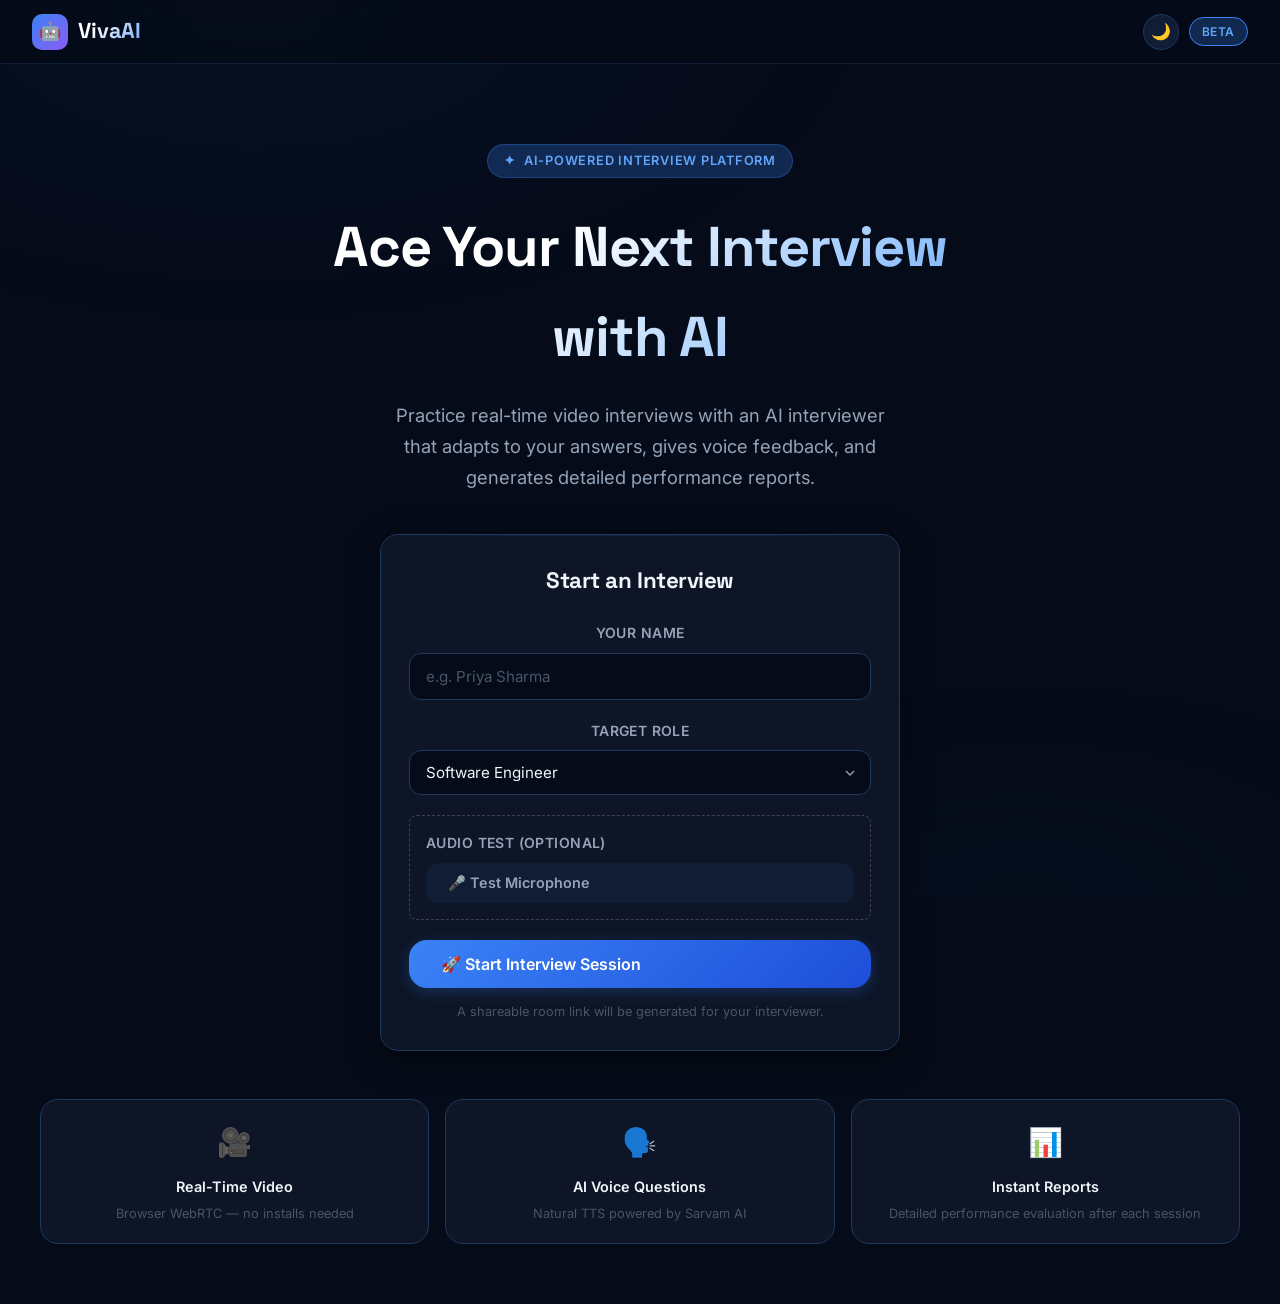
==== commit e816d27d: "fix: move theme init to head to fix CSS on / page" ====
--- a/templates/index.html
+++ b/templates/index.html
@@ -4,8 +4,194 @@
 <head>
     <meta charset="UTF-8">
     <meta name="viewport" content="width=device-width, initial-scale=1.0">
+    <script>
+        // Apply saved theme on load
+        (function() {
+            const saved = localStorage.getItem("vivaai-theme") || "dark";
+            document.documentElement.setAttribute("data-theme", saved);
+            const btn = document.getElementById("themeToggle");
+            if (btn) btn.textContent = saved === "light" ? "☀️" : "🌙";
+        })();
+        function showStatus(msg, type = "info") {
+            const el = document.getElementById("statusMsg");
+            let icon = "";
+
+if (type === "success") icon = "✅ ";
+else if (type === "error") icon = "❌ ";
+else if (type === "warning") icon = "⚠️ ";
+else icon = "ℹ️ ";
+
+el.textContent = icon + msg;
+            el.className = `status-msg status-${type}`;
+            el.style.display = "block";
+        }
+
+        let micStream = null;
+        let audioContext = null;
+        let analyser = null;
+        let animationId = null;
+
+        async function testMicrophone() {
+            const btn = document.getElementById("testMicBtn");
+            const controls = document.getElementById("micMeterControls");
+
+            try {
+                btn.textContent = "Requesting Access...";
+                btn.disabled = true;
+
+                micStream = await navigator.mediaDevices.getUserMedia({ audio: true });
+
+                audioContext = new (window.AudioContext || window.webkitAudioContext)();
+                analyser = audioContext.createAnalyser();
+                analyser.fftSize = 256;
+
+                const source = audioContext.createMediaStreamSource(micStream);
+                source.connect(analyser);
+
+                const dataArray = new Uint8Array(analyser.frequencyBinCount);
+                const volumeBar = document.getElementById("micVolumeBar");
+
+                btn.style.display = "none";
+                controls.style.display = "block";
+
+                function updateMeter() {
+                    analyser.getByteFrequencyData(dataArray);
+                    let sum = 0;
+                    for (let i = 0; i < dataArray.length; i++) {
+                        sum += dataArray[i];
+                    }
+                    const average = sum / dataArray.length;
+
+                    // Map frequency amplitude average to 0-100% width
+                    const percent = Math.min(100, (average / 100) * 100);
+                    volumeBar.style.width = percent + "%";
+
+                    // Change color based on volume (pitch proxy)
+                    if (percent > 80) volumeBar.style.background = "#ef4444"; // red (too loud)
+                    else if (percent > 50) volumeBar.style.background = "#eab308"; // yellow
+                    else volumeBar.style.background = "#22c55e"; // green
+
+                    animationId = requestAnimationFrame(updateMeter);
+                }
+
+                updateMeter();
+                showStatus("Microphone access granted. Speak to test your audio level.", "success");
+            } catch (err) {
+                console.error(err);
+                btn.textContent = "🎤 Test Microphone";
+                btn.disabled = false;
+                showStatus("Microphone access denied. Please allow permissions.", "error");
+            }
+        }
+
+        function stopMicTest() {
+            if (animationId) cancelAnimationFrame(animationId);
+            if (micStream) {
+                micStream.getTracks().forEach(track => track.stop());
+                micStream = null;
+            }
+            if (audioContext && audioContext.state !== "closed") {
+                audioContext.close();
+            }
+
+            const btn = document.getElementById("testMicBtn");
+            const controls = document.getElementById("micMeterControls");
+            if (btn) {
+                btn.style.display = "inline-flex";
+                btn.textContent = "🎤 Test Microphone";
+                btn.disabled = false;
+            }
+            if (controls) controls.style.display = "none";
+
+            const el = document.getElementById("statusMsg");
+            if (el && el.classList.contains("status-success")) el.style.display = "none";
+        }
+
+        async function createInterview() {
+            const name = document.getElementById("candidateName").value.trim();
+            const role = document.getElementById("role").value;
+
+            if (!name) {
+                showStatus("Please enter your name to continue.", "warning");
+                document.getElementById("candidateName").focus();
+                return;
+            }
+
+            const btn = document.getElementById("startBtn");
+            btn.disabled = true;
+            btn.innerHTML = "⏳ Checking permissions...";
+
+            // Pre-flight check for camera & mic permissions
+            try {
+                if (typeof stopMicTest === "function") stopMicTest(); // Ensure our test mic is closed
+
+                if (!navigator.mediaDevices || !navigator.mediaDevices.getUserMedia) {
+                    throw new Error("Your browser does not support camera/microphone access in this context (try using localhost instead of your IP).");
+                }
+                const testStream = await navigator.mediaDevices.getUserMedia({ video: true, audio: true });
+                // Permission granted, close tracks immediately
+                testStream.getTracks().forEach(track => track.stop());
+            } catch (err) {
+                let msg = "Camera/microphone access denied. Please click the camera icon in your address bar to allow permissions, then try again.";
+                if (err.name === "NotFoundError" || err.name === "DevicesNotFoundError") {
+                    msg = "No camera or microphone found. Please connect your devices and try again.";
+                } else if (err.message && err.message.includes("context")) {
+                    msg = err.message;
+                }
+                showStatus(msg, "error");
+                btn.disabled = false;
+                btn.textContent = "🚀 Start Interview Session";
+                return;
+            }
+
+            btn.innerHTML = "🚀 Creating room...";
+            showStatus("Permissions granted. Setting up your interview room…", "info");
+
+            const roomId = Math.random().toString(36).substring(2, 8).toUpperCase();
+
+            try {
+                const res = await fetch("/api/interview/create", {
+                    method: "POST",
+                    headers: { "Content-Type": "application/json" },
+                    body: JSON.stringify({ room_id: roomId, role, candidate_name: name })
+                });
+
+                const data = await res.json();
+
+                if (data.status === "created") {
+                    window.location.href = `/interview/${data.room_id}`;
+                } else {
+                    throw new Error(data.error || "Failed to create interview");
+                }
+            } catch (err) {
+                showStatus("Error: " + err.message, "error");
+                btn.disabled = false;
+                btn.textContent = "🚀 Start Interview Session";
+            }
+        }
+
+       document.getElementById("candidateName").addEventListener("keypress", (e) => {
+    if (e.key === "Enter") {
+        createInterview();
+    }
+});
+window.onload = () => {
+    document.getElementById("candidateName").focus();
+};
+
+// Theme toggle
+function toggleTheme() {
+    const html = document.documentElement;
+    const btn = document.getElementById("themeToggle");
+    const isDark = html.getAttribute("data-theme") !== "light";
+    html.setAttribute("data-theme", isDark ? "light" : "dark");
+    btn.textContent = isDark ? "☀️" : "🌙";
+    localStorage.setItem("vivaai-theme", isDark ? "light" : "dark");
+}
+
+    </script>
     <meta name="description"
-        content="VivaAI — AI-powered real-time video call interview platform. Practice technical and HR interviews with an intelligent AI interviewer.">
+    content="VivaAI — AI-powered real-time video call interview platform. Practice technical and HR interviews with an intelligent AI interviewer.">
     <title>VivaAI — AI Interview Platform</title>
     <link rel="stylesheet" href="/static/css/style.css">
 </head>
@@ -96,7 +282,7 @@
                     A shareable room link will be generated for your interviewer.
                 </p>
             </div>
-
+            
             <!-- Features -->
             <div class="features-grid">
                 <div class="feature-card">
@@ -117,175 +303,7 @@
             </div>
         </section>
     </main>
-
-    <script>
-        function showStatus(msg, type = "info") {
-            const el = document.getElementById("statusMsg");
-            let icon = "";
-
-if (type === "success") icon = "✅ ";
-else if (type === "error") icon = "❌ ";
-else if (type === "warning") icon = "⚠️ ";
-else icon = "ℹ️ ";
-
-el.textContent = icon + msg;
-            el.className = `status-msg status-${type}`;
-            el.style.display = "block";
-        }
-
-        let micStream = null;
-        let audioContext = null;
-        let analyser = null;
-        let animationId = null;
-
-        async function testMicrophone() {
-            const btn = document.getElementById("testMicBtn");
-            const controls = document.getElementById("micMeterControls");
-
-            try {
-                btn.textContent = "Requesting Access...";
-                btn.disabled = true;
-
-                micStream = await navigator.mediaDevices.getUserMedia({ audio: true });
-
-                audioContext = new (window.AudioContext || window.webkitAudioContext)();
-                analyser = audioContext.createAnalyser();
-                analyser.fftSize = 256;
-
-                const source = audioContext.createMediaStreamSource(micStream);
-                source.connect(analyser);
-
-                const dataArray = new Uint8Array(analyser.frequencyBinCount);
-                const volumeBar = document.getElementById("micVolumeBar");
-
-                btn.style.display = "none";
-                controls.style.display = "block";
-
-                function updateMeter() {
-                    analyser.getByteFrequencyData(dataArray);
-                    let sum = 0;
-                    for (let i = 0; i < dataArray.length; i++) {
-                        sum += dataArray[i];
-                    }
-                    const average = sum / dataArray.length;
-
-                    // Map frequency amplitude average to 0-100% width
-                    const percent = Math.min(100, (average / 100) * 100);
-                    volumeBar.style.width = percent + "%";
-
-                    // Change color based on volume (pitch proxy)
-                    if (percent > 80) volumeBar.style.background = "#ef4444"; // red (too loud)
-                    else if (percent > 50) volumeBar.style.background = "#eab308"; // yellow
-                    else volumeBar.style.background = "#22c55e"; // green
-
-                    animationId = requestAnimationFrame(updateMeter);
-                }
-
-                updateMeter();
-                showStatus("Microphone access granted. Speak to test your audio level.", "success");
-            } catch (err) {
-                console.error(err);
-                btn.textContent = "🎤 Test Microphone";
-                btn.disabled = false;
-                showStatus("Microphone access denied. Please allow permissions.", "error");
-            }
-        }
-
-        function stopMicTest() {
-            if (animationId) cancelAnimationFrame(animationId);
-            if (micStream) {
-                micStream.getTracks().forEach(track => track.stop());
-                micStream = null;
-            }
-            if (audioContext && audioContext.state !== "closed") {
-                audioContext.close();
-            }
-
-            const btn = document.getElementById("testMicBtn");
-            const controls = document.getElementById("micMeterControls");
-            if (btn) {
-                btn.style.display = "inline-flex";
-                btn.textContent = "🎤 Test Microphone";
-                btn.disabled = false;
-            }
-            if (controls) controls.style.display = "none";
-
-            const el = document.getElementById("statusMsg");
-            if (el && el.classList.contains("status-success")) el.style.display = "none";
-        }
-
-        async function createInterview() {
-            const name = document.getElementById("candidateName").value.trim();
-            const role = document.getElementById("role").value;
-
-            if (!name) {
-                showStatus("Please enter your name to continue.", "warning");
-                document.getElementById("candidateName").focus();
-                return;
-            }
-
-            const btn = document.getElementById("startBtn");
-            btn.disabled = true;
-            btn.innerHTML = "⏳ Checking permissions...";
-
-            // Pre-flight check for camera & mic permissions
-            try {
-                if (typeof stopMicTest === "function") stopMicTest(); // Ensure our test mic is closed
-
-                if (!navigator.mediaDevices || !navigator.mediaDevices.getUserMedia) {
-                    throw new Error("Your browser does not support camera/microphone access in this context (try using localhost instead of your IP).");
-                }
-                const testStream = await navigator.mediaDevices.getUserMedia({ video: true, audio: true });
-                // Permission granted, close tracks immediately
-                testStream.getTracks().forEach(track => track.stop());
-            } catch (err) {
-                let msg = "Camera/microphone access denied. Please click the camera icon in your address bar to allow permissions, then try again.";
-                if (err.name === "NotFoundError" || err.name === "DevicesNotFoundError") {
-                    msg = "No camera or microphone found. Please connect your devices and try again.";
-                } else if (err.message && err.message.includes("context")) {
-                    msg = err.message;
-                }
-                showStatus(msg, "error");
-                btn.disabled = false;
-                btn.textContent = "🚀 Start Interview Session";
-                return;
-            }
-
-            btn.innerHTML = "🚀 Creating room...";
-            showStatus("Permissions granted. Setting up your interview room…", "info");
-
-            const roomId = Math.random().toString(36).substring(2, 8).toUpperCase();
-
-            try {
-                const res = await fetch("/api/interview/create", {
-                    method: "POST",
-                    headers: { "Content-Type": "application/json" },
-                    body: JSON.stringify({ room_id: roomId, role, candidate_name: name })
-                });
-
-                const data = await res.json();
-
-                if (data.status === "created") {
-                    window.location.href = `/interview/${data.room_id}`;
-                } else {
-                    throw new Error(data.error || "Failed to create interview");
-                }
-            } catch (err) {
-                showStatus("Error: " + err.message, "error");
-                btn.disabled = false;
-                btn.textContent = "🚀 Start Interview Session";
-            }
-        }
-
-       document.getElementById("candidateName").addEventListener("keypress", (e) => {
-    if (e.key === "Enter") {
-        createInterview();
-    }
-});
-window.onload = () => {
-    document.getElementById("candidateName").focus();
-};
-    </script>
+    
 
 </body>
 
--- a/static/css/style.css
+++ b/static/css/style.css
@@ -1,42 +1,43 @@
-    /* VivaAI — Premium Design System */
-
-    @import url('https://fonts.googleapis.com/css2?family=Inter:wght@300;400;500;600;700;800&family=Space+Grotesk:wght@400;500;600;700&display=swap');
-
-    /* ── Tokens ─────────────────────────────────────────── */
-    :root {
-        --bg-base:      #050b18;
-        --bg-card:      #0d1526;
-        --bg-elevated:  #111d35;
-        --bg-hover:     #1a2848;
-
-        --accent:       #3b82f6;
-        --accent-glow:  #3b82f640;
-        --accent-dark:  #1d4ed8;
-        --accent-light: #60a5fa;
-
-        --success:      #10b981;
-        --warning:      #f59e0b;
-        --danger:       #ef4444;
-        --info:         #06b6d4;
-
-        --text-primary:   #f1f5f9;
-        --text-secondary: #94a3b8;
-        --text-muted:     #475569;
-
-        --border:       #1e3a5f;
-        --border-light: #2d5a8e40;
-
-        --radius-sm:  8px;
-        --radius-md:  12px;
-        --radius-lg:  18px;
-        --radius-xl:  24px;
-
-        --shadow-card: 0 1px 3px rgba(0,0,0,.5), 0 8px 32px rgba(0,0,0,.4);
-        --shadow-glow: 0 0 40px rgba(59,130,246,.15);
-
-        --transition: 0.2s cubic-bezier(0.4, 0, 0.2, 1);
-    }
-    /* ── Light Theme ─────────────────────────────────────── */
+@import url('https://fonts.googleapis.com/css2?family=Inter:wght@300;400;500;600;700;800&family=Space+Grotesk:wght@400;500;600;700&display=swap');
+
+/* VivaAI — Premium Design System */
+
+/* ── Tokens ─────────────────────────────────────────── */
+:root {
+    --bg-base:      #050b18;
+    --bg-card:      #0d1526;
+    --bg-elevated:  #111d35;
+    --bg-hover:     #1a2848;
+
+    --accent:       #3b82f6;
+    --accent-glow:  #3b82f640;
+    --accent-dark:  #1d4ed8;
+    --accent-light: #60a5fa;
+
+    --success:      #10b981;
+    --warning:      #f59e0b;
+    --danger:       #ef4444;
+    --info:         #06b6d4;
+
+    --text-primary:   #f1f5f9;
+    --text-secondary: #94a3b8;
+    --text-muted:     #475569;
+
+    --border:       #1e3a5f;
+    --border-light: #2d5a8e40;
+
+    --radius-sm:  8px;
+    --radius-md:  12px;
+    --radius-lg:  18px;
+    --radius-xl:  24px;
+
+    --shadow-card: 0 1px 3px rgba(0,0,0,.5), 0 8px 32px rgba(0,0,0,.4);
+    --shadow-glow: 0 0 40px rgba(59,130,246,.15);
+
+    --transition: 0.2s cubic-bezier(0.4, 0, 0.2, 1);
+}
+
+/* ── Light Theme ─────────────────────────────────────── */
 [data-theme="light"] {
     --bg-base:      #f0f4f8;
     --bg-card:      #ffffff;
@@ -61,18 +62,19 @@
 
 [data-theme="light"] body::before {
     background:
-        radial-gradient(ellipse 80% 60% at 20% 0%, #bfdbfe40 0%, transparent 60%),
-        radial-gradient(ellipse 60% 40% at 80% 100%, #dbeafe30 0%, transparent 60%);
+        radial-gradient(ellipse 80% 60% at 20% 0%, #bfdbfe50 0%, transparent 60%),
+        radial-gradient(ellipse 60% 40% at 80% 100%, #dbeafe40 0%, transparent 60%);
 }
 
 [data-theme="light"] .header {
-    background: rgba(240, 244, 248, 0.85);
+    background: rgba(240, 244, 248, 0.92);
 }
 
 [data-theme="light"] audio {
     filter: none;
     opacity: 1;
 }
+
 /* ── Light Theme Text Fixes ──────────────────────────── */
 [data-theme="light"] .hero-title {
     background: linear-gradient(135deg, #1e3a8a 30%, #3b82f6 70%, #7c3aed);
@@ -94,19 +96,10 @@
     color: #1d4ed8;
 }
 
-[data-theme="light"] .header {
-    background: rgba(240, 244, 248, 0.92);
-}
-
-[data-theme="light"] body::before {
-    background:
-        radial-gradient(ellipse 80% 60% at 20% 0%, #bfdbfe50 0%, transparent 60%),
-        radial-gradient(ellipse 60% 40% at 80% 100%, #dbeafe40 0%, transparent 60%);
-}
-
 [data-theme="light"] .hero-subtitle {
     color: #475569;
 }
+
 /* ── Theme Toggle ────────────────────────────────────── */
 .theme-toggle {
     background: var(--bg-elevated);
@@ -126,6 +119,604 @@
 
 .theme-toggle:hover {
     border-color: var(--accent);
+    color: var(--text-primary);
+    transform: rotate(20deg);
+}
+
+/* ── Reset ───────────────────────────────────────────── */
+*, *::before, *::after { box-sizing: border-box; margin: 0; padding: 0; }
+
+html { scroll-behavior: smooth; }
+
+body {
+    font-family: 'Inter', sans-serif;
+    background: var(--bg-base);
+    color: var(--text-primary);
+    min-height: 100vh;
+    line-height: 1.6;
+    -webkit-font-smoothing: antialiased;
+}
+
+/* ── Background gradient ─────────────────────────────── */
+body::before {
+    content: '';
+    position: fixed;
+    inset: 0;
+    background:
+        radial-gradient(ellipse 80% 60% at 20% 0%, #1e3a8a1a 0%, transparent 60%),
+        radial-gradient(ellipse 60% 40% at 80% 100%, #0e1f4a18 0%, transparent 60%);
+    pointer-events: none;
+    z-index: 0;
+}
+
+/* ── Typography ──────────────────────────────────────── */
+h1, h2, h3, h4 {
+    font-family: 'Space Grotesk', sans-serif;
+    font-weight: 700;
+    letter-spacing: -0.02em;
+}
+
+h1 { font-size: clamp(2rem, 5vw, 3.5rem); }
+h2 { font-size: clamp(1.4rem, 3vw, 2rem); }
+h3 { font-size: 1.25rem; }
+
+/* ── Layout ──────────────────────────────────────────── */
+.container {
+    max-width: 1200px;
+    margin: 0 auto;
+    padding: 0 24px;
+    position: relative;
+    z-index: 1;
+}
+
+/* ── Header ──────────────────────────────────────────── */
+.header {
+    background: rgba(5, 11, 24, 0.85);
+    backdrop-filter: blur(16px);
+    -webkit-backdrop-filter: blur(16px);
+    border-bottom: 1px solid var(--border-light);
+    padding: 0 32px;
+    height: 64px;
+    display: flex;
+    align-items: center;
+    justify-content: space-between;
+    position: sticky;
+    top: 0;
+    z-index: 100;
+}
+
+.logo {
+    display: flex;
+    align-items: center;
+    gap: 10px;
+    text-decoration: none;
+    color: var(--text-primary);
+}
+
+.logo-icon {
+    width: 36px;
+    height: 36px;
+    background: linear-gradient(135deg, var(--accent), #8b5cf6);
+    border-radius: 10px;
+    display: flex;
+    align-items: center;
+    justify-content: center;
+    font-size: 18px;
+}
+
+.logo-text {
+    font-family: 'Space Grotesk', sans-serif;
+    font-size: 1.35rem;
+    font-weight: 700;
+    background: linear-gradient(135deg, #fff 30%, var(--accent-light));
+    -webkit-background-clip: text;
+    -webkit-text-fill-color: transparent;
+    background-clip: text;
+}
+
+.header-badge {
+    background: var(--accent-glow);
+    border: 1px solid var(--accent);
+    color: var(--accent-light);
+    padding: 4px 12px;
+    border-radius: 999px;
+    font-size: 0.75rem;
+    font-weight: 600;
+    letter-spacing: 0.05em;
+    text-transform: uppercase;
+}
+
+/* ── Cards ───────────────────────────────────────────── */
+.card {
+    background: var(--bg-card);
+    border: 1px solid var(--border);
+    border-radius: var(--radius-lg);
+    padding: 28px;
+    box-shadow: var(--shadow-card);
+    position: relative;
+    overflow: hidden;
+}
+
+.card::before {
+    content: '';
+    position: absolute;
+    top: 0; left: 0; right: 0;
+    height: 1px;
+    background: linear-gradient(90deg, transparent, var(--border-light), transparent);
+}
+
+.card-elevated {
+    background: var(--bg-elevated);
+    border-color: var(--border);
+}
+
+/* ── Buttons ─────────────────────────────────────────── */
+.btn {
+    display: inline-flex;
+    align-items: center;
+    gap: 8px;
+    padding: 11px 22px;
+    border: none;
+    border-radius: var(--radius-md);
+    font-family: 'Inter', sans-serif;
+    font-size: 0.9rem;
+    font-weight: 600;
+    cursor: pointer;
+    transition: all var(--transition);
+    text-decoration: none;
+    white-space: nowrap;
+    position: relative;
+    overflow: hidden;
+}
+
+.btn::after {
+    content: '';
+    position: absolute;
+    inset: 0;
+    background: white;
+    opacity: 0;
+    transition: opacity var(--transition);
+}
+
+.btn:hover::after { opacity: 0.06; }
+.btn:active::after { opacity: 0.12; }
+
+.btn-primary {
+    background: linear-gradient(135deg, var(--accent), var(--accent-dark));
+    color: white;
+    box-shadow: 0 4px 15px var(--accent-glow);
+}
+
+.btn-primary:hover {
+    box-shadow: 0 4px 25px rgba(59,130,246,.4);
+    transform: translateY(-1px);
+}
+
+.btn-success {
+    background: linear-gradient(135deg, var(--success), #059669);
+    color: white;
+    box-shadow: 0 4px 15px rgba(16,185,129,.25);
+}
+
+.btn-danger {
+    background: linear-gradient(135deg, var(--danger), #dc2626);
+    color: white;
+    box-shadow: 0 4px 15px rgba(239,68,68,.25);
+}
+
+.btn-ghost {
+    background: var(--bg-elevated);
+    color: var(--text-secondary);
+    border: 1px solid var(--border);
+}
+
+.btn-ghost:hover {
+    color: var(--text-primary);
+    border-color: var(--accent);
+}
+
+.btn-lg {
+    padding: 14px 32px;
+    font-size: 1rem;
+    border-radius: var(--radius-lg);
+}
+
+.btn-sm {
+    padding: 7px 14px;
+    font-size: 0.8rem;
+}
+
+.btn:disabled {
+    opacity: 0.4;
+    cursor: not-allowed;
+    transform: none !important;
+    box-shadow: none !important;
+}
+
+.btn.recording {
+    animation: pulse-record 1.5s ease-in-out infinite;
+    background: linear-gradient(135deg, var(--danger), #dc2626) !important;
+}
+
+@keyframes pulse-record {
+    0%, 100% { box-shadow: 0 0 0 0 rgba(239,68,68,0.4); }
+    50%       { box-shadow: 0 0 0 10px rgba(239,68,68,0); }
+}
+
+/* ── Form Controls ───────────────────────────────────── */
+.form-group {
+    display: flex;
+    flex-direction: column;
+    gap: 8px;
+    margin-bottom: 20px;
+}
+
+.form-label {
+    font-size: 0.875rem;
+    font-weight: 600;
+    color: var(--text-secondary);
+    letter-spacing: 0.03em;
+    text-transform: uppercase;
+}
+
+.form-input {
+    padding: 13px 16px;
+    background: var(--bg-base);
+    border: 1px solid var(--border);
+    border-radius: var(--radius-md);
+    color: var(--text-primary);
+    font-family: 'Inter', sans-serif;
+    font-size: 0.95rem;
+    transition: all var(--transition);
+    outline: none;
+}
+
+.form-input:focus {
+    border-color: var(--accent);
+    box-shadow: 0 0 0 3px var(--accent-glow);
+}
+
+.form-input::placeholder { color: var(--text-muted); }
+
+select.form-input {
+    cursor: pointer;
+    appearance: none;
+    background-image: url("data:image/svg+xml,%3Csvg xmlns='http://www.w3.org/2000/svg' width='16' height='16' viewBox='0 0 24 24' fill='none' stroke='%2394a3b8' stroke-width='2'%3E%3Cpolyline points='6,9 12,15 18,9'%3E%3C/polyline%3E%3C/svg%3E");
+    background-repeat: no-repeat;
+    background-position: right 12px center;
+    padding-right: 40px;
+}
+
+/* ── Video Grid ──────────────────────────────────────── */
+.video-grid {
+    display: grid;
+    grid-template-columns: 1fr 1fr;
+    gap: 16px;
+    margin-bottom: 20px;
+}
+
+.video-wrapper {
+    position: relative;
+    border-radius: var(--radius-lg);
+    overflow: hidden;
+    background: #000;
+    border: 1px solid var(--border);
+    aspect-ratio: 16/9;
+}
+
+.video-wrapper video {
+    width: 100%;
+    height: 100%;
+    object-fit: cover;
+    display: block;
+}
+
+.video-label {
+    position: absolute;
+    bottom: 12px;
+    left: 12px;
+    background: rgba(5,11,24,.8);
+    backdrop-filter: blur(6px);
+    padding: 4px 10px;
+    border-radius: 999px;
+    font-size: 0.75rem;
+    font-weight: 600;
+    color: var(--text-primary);
+    border: 1px solid var(--border-light);
+}
+
+.video-placeholder {
+    position: absolute;
+    inset: 0;
+    display: flex;
+    flex-direction: column;
+    align-items: center;
+    justify-content: center;
+    color: var(--text-muted);
+    gap: 8px;
+    font-size: 0.875rem;
+}
+
+.video-placeholder-icon {
+    font-size: 40px;
+    opacity: 0.5;
+}
+
+/* ── Control Bar ─────────────────────────────────────── */
+.control-bar {
+    display: flex;
+    align-items: center;
+    justify-content: center;
+    gap: 12px;
+    flex-wrap: wrap;
+    padding: 16px;
+    background: var(--bg-elevated);
+    border-radius: var(--radius-lg);
+    border: 1px solid var(--border);
+    margin-bottom: 20px;
+}
+
+/* ── Question Box ────────────────────────────────────── */
+.question-box {
+    background: var(--bg-elevated);
+    border: 1px solid var(--border);
+    border-radius: var(--radius-lg);
+    padding: 24px;
+    margin-bottom: 20px;
+    position: relative;
+}
+
+.question-header {
+    display: flex;
+    align-items: center;
+    justify-content: space-between;
+    margin-bottom: 16px;
+    gap: 12px;
+    flex-wrap: wrap;
+}
+
+.question-label {
+    font-size: 0.75rem;
+    font-weight: 700;
+    color: var(--accent-light);
+    text-transform: uppercase;
+    letter-spacing: 0.1em;
+}
+
+#question {
+    font-size: 1.1rem;
+    line-height: 1.7;
+    color: var(--text-primary);
+    min-height: 60px;
+}
+
+/* ── AI Indicator ────────────────────────────────────── */
+.ai-indicator {
+    display: inline-flex;
+    align-items: center;
+    gap: 6px;
+    padding: 5px 12px;
+    border-radius: 999px;
+    font-size: 0.78rem;
+    font-weight: 600;
+    transition: all var(--transition);
+}
+
+.ai-thinking { background: rgba(245,158,11,.15); color: var(--warning); border: 1px solid rgba(245,158,11,.3); }
+.ai-speaking { background: rgba(59,130,246,.15); color: var(--accent-light); border: 1px solid rgba(59,130,246,.3); animation: breathing 2s ease-in-out infinite; }
+.ai-waiting  { background: rgba(16,185,129,.15); color: var(--success); border: 1px solid rgba(16,185,129,.3); }
+.ai-done     { background: rgba(16,185,129,.15); color: var(--success); border: 1px solid rgba(16,185,129,.3); }
+.ai-error    { background: rgba(239,68,68,.15); color: var(--danger); border: 1px solid rgba(239,68,68,.3); }
+
+@keyframes breathing {
+    0%, 100% { opacity: 1; }
+    50% { opacity: 0.6; }
+}
+
+/* ── Progress ────────────────────────────────────────── */
+.progress-bar-wrap {
+    background: var(--bg-base);
+    border-radius: 999px;
+    height: 6px;
+    overflow: hidden;
+    margin-top: 12px;
+}
+
+.progress-bar-fill {
+    height: 100%;
+    background: linear-gradient(90deg, var(--accent), #8b5cf6);
+    border-radius: 999px;
+    transition: width 0.5s ease;
+    width: 0%;
+}
+
+/* ── Timer ───────────────────────────────────────────── */
+.timer-display {
+    font-family: 'Space Grotesk', sans-serif;
+    font-size: 1.5rem;
+    font-weight: 700;
+    color: var(--text-primary);
+    letter-spacing: 0.05em;
+    background: var(--bg-base);
+    border: 1px solid var(--border);
+    padding: 6px 16px;
+    border-radius: var(--radius-md);
+}
+
+.timer-urgent {
+    color: var(--danger) !important;
+    border-color: rgba(239,68,68,.4) !important;
+    animation: pulse-urgent 1s ease-in-out infinite;
+}
+
+@keyframes pulse-urgent {
+    0%, 100% { opacity: 1; }
+    50% { opacity: 0.7; }
+}
+
+/* ── Transcript ──────────────────────────────────────── */
+.transcript-box {
+    background: var(--bg-base);
+    border: 1px solid var(--border);
+    border-radius: var(--radius-md);
+    padding: 14px 16px;
+    margin-top: 12px;
+    min-height: 50px;
+    font-size: 0.9rem;
+    color: var(--text-secondary);
+    font-style: italic;
+    line-height: 1.6;
+    transition: all var(--transition);
+}
+
+.answer-display {
+    background: rgba(16,185,129,.08);
+    border: 1px solid rgba(16,185,129,.2);
+    border-radius: var(--radius-md);
+    padding: 12px 16px;
+    margin-top: 10px;
+    font-size: 0.88rem;
+    color: var(--success);
+    display: none;
+}
+
+/* ── Status Message ──────────────────────────────────── */
+.status-msg {
+    padding: 10px 16px;
+    border-radius: var(--radius-md);
+    font-size: 0.875rem;
+    font-weight: 500;
+    margin-bottom: 12px;
+    display: none;
+    animation: fadeInDown 0.3s ease;
+}
+
+.status-info    { background: rgba(6,182,212,.12); border: 1px solid rgba(6,182,212,.3); color: var(--info); }
+.status-success { background: rgba(16,185,129,.12); border: 1px solid rgba(16,185,129,.3); color: var(--success); }
+.status-warning { background: rgba(245,158,11,.12); border: 1px solid rgba(245,158,11,.3); color: var(--warning); }
+.status-error   { background: rgba(239,68,68,.12); border: 1px solid rgba(239,68,68,.3); color: var(--danger); }
+
+@keyframes fadeInDown {
+    from { transform: translateY(-8px); opacity: 0; }
+    to   { transform: translateY(0); opacity: 1; }
+}
+
+/* ── Report Section ──────────────────────────────────── */
+.report-section {
+    display: none;
+    margin-top: 24px;
+    animation: fadeIn 0.5s ease;
+}
+
+.report-header {
+    display: flex;
+    align-items: center;
+    gap: 12px;
+    margin-bottom: 20px;
+}
+
+.report-badge {
+    background: linear-gradient(135deg, var(--success), #059669);
+    color: white;
+    padding: 4px 12px;
+    border-radius: 999px;
+    font-size: 0.75rem;
+    font-weight: 700;
+    text-transform: uppercase;
+    letter-spacing: 0.05em;
+}
+
+#reportContent p {
+    color: var(--text-secondary);
+    margin-bottom: 8px;
+    line-height: 1.7;
+    font-size: 0.9rem;
+}
+
+#reportContent p:empty { display: none; }
+
+audio {
+    width: 100%;
+    border-radius: var(--radius-md);
+    margin-top: 12px;
+    filter: invert(1) hue-rotate(180deg);
+    opacity: 0.8;
+}
+
+/* ── Hero section ────────────────────────────────────── */
+.hero {
+    padding: 80px 0 60px;
+    text-align: center;
+}
+
+.hero-eyebrow {
+    display: inline-flex;
+    align-items: center;
+    gap: 8px;
+    background: var(--accent-glow);
+    border: 1px solid rgba(59,130,246,.3);
+    color: var(--accent-light);
+    padding: 6px 16px;
+    border-radius: 999px;
+    font-size: 0.8rem;
+    font-weight: 600;
+    letter-spacing: 0.06em;
+    text-transform: uppercase;
+    margin-bottom: 24px;
+}
+
+.hero-title {
+    margin-bottom: 18px;
+    background: linear-gradient(135deg, #fff 40%, var(--accent-light) 80%, #8b5cf6);
+    -webkit-background-clip: text;
+    -webkit-text-fill-color: transparent;
+    background-clip: text;
+}
+
+.hero-subtitle {
+    color: var(--text-secondary);
+    font-size: 1.15rem;
+    max-width: 520px;
+    margin: 0 auto 40px;
+    line-height: 1.7;
+}
+
+/* ── Create form ─────────────────────────────────────── */
+.create-card {
+    max-width: 520px;
+    margin: 0 auto;
+}
+
+.features-grid {
+    display: grid;
+    grid-template-columns: repeat(3, 1fr);
+    gap: 16px;
+    margin-top: 48px;
+}
+
+.feature-card {
+    background: var(--bg-card);
+    border: 1px solid var(--border);
+    border-radius: var(--radius-lg);
+    padding: 20px;
+    text-align: center;
+    transition: all var(--transition);
+}
+
+.feature-card:hover {
+    border-color: var(--accent);
+    transform: translateY(-2px);
+    box-shadow: var(--shadow-glow);
+}
+
+.feature-icon {
+    font-size: 28px;
+    margin-bottom: 10px;
+}
+
+.feature-title {
+    font-size: 0.9rem;
+    font-weight: 600;
     color: var(--text-primary);
     margin-bottom: 6px;
 }
@@ -192,8 +783,4 @@
     .hero { padding: 48px 0 32px; }
     .control-bar { gap: 8px; }
     .btn { padding: 9px 16px; font-size: 0.825rem; }
-}
-.btn:hover {
-    transform: scale(1.05);
-    transition: 0.2s ease;
-}
+}
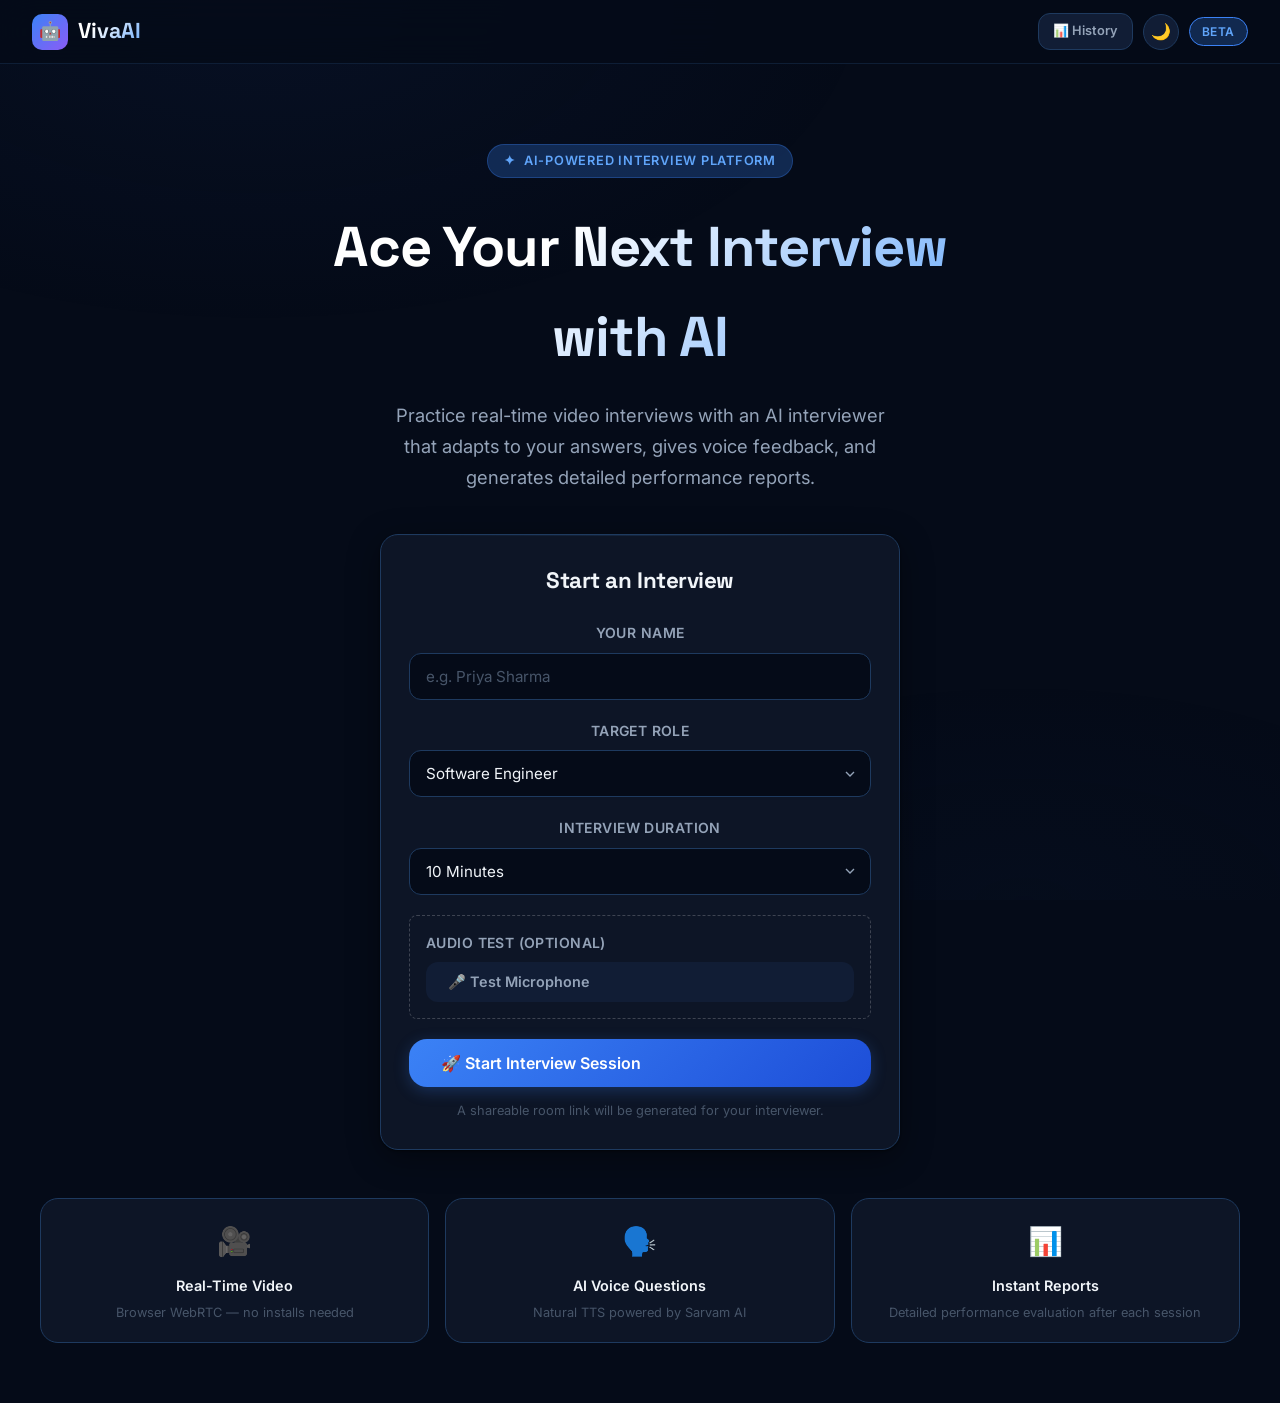
==== commit a47b5f42: "Merge pull request #41 from Arijeet-dev/feature/interview-history-export feat: add interview history" ====
--- a/templates/index.html
+++ b/templates/index.html
@@ -110,6 +110,7 @@
         async function createInterview() {
             const name = document.getElementById("candidateName").value.trim();
             const role = document.getElementById("role").value;
+            const duration = parseInt(document.getElementById("duration").value) || 10;
 
             if (!name) {
                 showStatus("Please enter your name to continue.", "warning");
@@ -153,7 +154,7 @@
                 const res = await fetch("/api/interview/create", {
                     method: "POST",
                     headers: { "Content-Type": "application/json" },
-                    body: JSON.stringify({ room_id: roomId, role, candidate_name: name })
+                    body: JSON.stringify({ room_id: roomId, role, candidate_name: name, duration })
                 });
 
                 const data = await res.json();
@@ -204,6 +205,7 @@
             <span class="logo-text">VivaAI</span>
         </a>
         <div style="display:flex; align-items:center; gap:10px;">
+    <a href="/history" class="btn btn-ghost btn-sm" style="text-decoration:none;">📊 History</a>
     <button class="theme-toggle" id="themeToggle" onclick="toggleTheme()" title="Toggle theme">🌙</button>
     <span class="header-badge">Beta</span>
 </div>
@@ -249,6 +251,21 @@
                         <option value="Cybersecurity Engineer">Cybersecurity Engineer</option>
                         <option value="Cloud Architect">Cloud Architect</option>
                     </select>
+                </div>
+
+                <div class="form-group">
+                    <label class="form-label" for="duration">Interview Duration</label>
+                    <!-- Replace existing duration select -->
+<select class="form-input" id="duration">
+    <option value="5">5 Minutes</option>
+    <option value="10" selected>10 Minutes</option>
+    <option value="15">15 Minutes</option>
+    <option value="20">20 Minutes</option>
+    <option value="30">30 Minutes</option>
+    <option value="40">40 Minutes</option>
+    <option value="50">50 Minutes</option>
+    <option value="60">60 Minutes</option>
+</select>
                 </div>
 
                 <!-- Mic Test Section -->
--- a/static/css/style.css
+++ b/static/css/style.css
@@ -554,6 +554,36 @@
     50% { opacity: 0.7; }
 }
 
+/* ── Question Timer Ring ─────────────────────────────── */
+.q-timer-ring {
+    position: relative;
+    width: 40px;
+    height: 40px;
+    display: none; /* Hidden by default, shown when question starts */
+    align-items: center;
+    justify-content: center;
+}
+
+.q-timer-ring svg {
+    position: absolute;
+    inset: 0;
+}
+
+#qTimerText {
+    font-size: 0.75rem;
+    font-weight: 700;
+    color: var(--text-primary);
+    z-index: 1;
+}
+
+.q-timer-urgent #qTimerCircle {
+    stroke: var(--danger) !important;
+}
+
+.q-timer-urgent #qTimerText {
+    color: var(--danger);
+}
+
 /* ── Transcript ──────────────────────────────────────── */
 .transcript-box {
     background: var(--bg-base);
@@ -770,11 +800,430 @@
 ::-webkit-scrollbar-thumb { background: var(--border); border-radius: 999px; }
 ::-webkit-scrollbar-thumb:hover { background: var(--text-muted); }
 
+/* ── History Page ────────────────────────────────────── */
+
+.history-hero {
+    padding: 48px 0 24px;
+    text-align: center;
+}
+
+/* ── Stats Row ───────────────────────────────────────── */
+.stats-row {
+    display: grid;
+    grid-template-columns: repeat(4, 1fr);
+    gap: 16px;
+    margin-bottom: 24px;
+}
+
+.stat-card {
+    background: var(--bg-card);
+    border: 1px solid var(--border);
+    border-radius: var(--radius-lg);
+    padding: 20px;
+    text-align: center;
+    position: relative;
+    overflow: hidden;
+    transition: all var(--transition);
+}
+
+.stat-card::before {
+    content: '';
+    position: absolute;
+    top: 0; left: 0; right: 0;
+    height: 3px;
+    background: linear-gradient(90deg, var(--accent), #8b5cf6);
+    opacity: 0;
+    transition: opacity var(--transition);
+}
+
+.stat-card:hover {
+    border-color: var(--accent);
+    transform: translateY(-2px);
+    box-shadow: var(--shadow-glow);
+}
+
+.stat-card:hover::before { opacity: 1; }
+
+.stat-icon { font-size: 24px; margin-bottom: 8px; }
+
+.stat-value {
+    font-family: 'Space Grotesk', sans-serif;
+    font-size: 2rem;
+    font-weight: 700;
+    color: var(--text-primary);
+    line-height: 1.2;
+}
+
+.stat-unit {
+    font-size: 0.75rem;
+    font-weight: 500;
+    color: var(--text-muted);
+    margin-left: 2px;
+}
+
+.stat-label {
+    font-size: 0.78rem;
+    font-weight: 600;
+    color: var(--text-muted);
+    text-transform: uppercase;
+    letter-spacing: 0.05em;
+    margin-top: 4px;
+}
+
+/* ── Controls Bar ────────────────────────────────────── */
+.history-controls {
+    display: flex;
+    align-items: center;
+    justify-content: space-between;
+    gap: 12px;
+    flex-wrap: wrap;
+    margin-bottom: 16px;
+    padding: 16px 20px;
+}
+
+.history-controls-left {
+    display: flex;
+    align-items: center;
+    gap: 10px;
+    flex-wrap: wrap;
+    flex: 1;
+}
+
+.history-controls-right {
+    display: flex;
+    align-items: center;
+    gap: 12px;
+}
+
+.search-wrapper {
+    position: relative;
+    flex: 1;
+    min-width: 200px;
+    max-width: 320px;
+}
+
+.search-icon {
+    position: absolute;
+    left: 14px;
+    top: 50%;
+    transform: translateY(-50%);
+    font-size: 14px;
+    pointer-events: none;
+    z-index: 1;
+}
+
+.search-input {
+    padding-left: 38px !important;
+}
+
+.filter-select {
+    min-width: 150px;
+}
+
+.result-count {
+    font-size: 0.8rem;
+    font-weight: 600;
+    color: var(--text-muted);
+    white-space: nowrap;
+}
+
+/* ── Batch Toolbar ───────────────────────────────────── */
+.batch-toolbar {
+    display: flex;
+    align-items: center;
+    justify-content: space-between;
+    padding: 12px 20px;
+    margin-bottom: 16px;
+    background: linear-gradient(135deg, rgba(59,130,246,.12), rgba(139,92,246,.08));
+    border-color: var(--accent);
+    gap: 12px;
+    flex-wrap: wrap;
+    opacity: 0;
+    max-height: 0;
+    overflow: hidden;
+    padding: 0 20px;
+    margin-bottom: 0;
+    border-width: 0;
+    transition: all 0.35s cubic-bezier(0.4, 0, 0.2, 1);
+}
+
+.batch-toolbar.visible {
+    opacity: 1;
+    max-height: 80px;
+    padding: 12px 20px;
+    margin-bottom: 16px;
+    border-width: 1px;
+}
+
+.batch-toolbar-left { display: flex; align-items: center; gap: 12px; }
+.batch-toolbar-right { display: flex; align-items: center; gap: 8px; }
+
+.batch-count {
+    font-size: 0.85rem;
+    font-weight: 700;
+    color: var(--accent-light);
+}
+
+/* ── Data Table ──────────────────────────────────────── */
+.history-table-wrap {
+    padding: 0;
+    overflow-x: auto;
+}
+
+.history-table {
+    width: 100%;
+    border-collapse: collapse;
+    font-size: 0.88rem;
+}
+
+.history-table thead {
+    position: sticky;
+    top: 0;
+    z-index: 2;
+}
+
+.history-table th {
+    background: var(--bg-elevated);
+    color: var(--text-muted);
+    font-size: 0.72rem;
+    font-weight: 700;
+    text-transform: uppercase;
+    letter-spacing: 0.08em;
+    padding: 14px 16px;
+    text-align: left;
+    border-bottom: 1px solid var(--border);
+    white-space: nowrap;
+    user-select: none;
+}
+
+.history-table th.sortable {
+    cursor: pointer;
+    transition: color var(--transition);
+}
+
+.history-table th.sortable:hover {
+    color: var(--accent-light);
+}
+
+.sort-arrow {
+    font-size: 0.75rem;
+    margin-left: 4px;
+    color: var(--accent);
+}
+
+.history-table td {
+    padding: 14px 16px;
+    border-bottom: 1px solid var(--border-light);
+    color: var(--text-secondary);
+    vertical-align: middle;
+}
+
+.history-table tr {
+    transition: background var(--transition);
+}
+
+.history-table tbody tr:hover {
+    background: var(--bg-hover);
+}
+
+.history-table tr.row-selected {
+    background: rgba(59,130,246,.08);
+}
+
+.history-table tr.row-selected:hover {
+    background: rgba(59,130,246,.14);
+}
+
+/* Columns */
+.col-check { width: 44px; text-align: center; }
+.col-name { min-width: 160px; }
+.col-role { min-width: 140px; }
+.col-duration { min-width: 80px; }
+.col-status { min-width: 100px; }
+.col-date { min-width: 140px; }
+.col-actions { min-width: 90px; text-align: center; }
+
+/* ── Candidate Cell ──────────────────────────────────── */
+.candidate-cell {
+    display: flex;
+    align-items: center;
+    gap: 10px;
+}
+
+.candidate-avatar {
+    width: 32px;
+    height: 32px;
+    border-radius: 50%;
+    background: linear-gradient(135deg, var(--accent), #8b5cf6);
+    display: flex;
+    align-items: center;
+    justify-content: center;
+    font-size: 0.78rem;
+    font-weight: 700;
+    color: white;
+    flex-shrink: 0;
+}
+
+/* ── Badges ──────────────────────────────────────────── */
+.role-tag {
+    background: var(--bg-base);
+    border: 1px solid var(--border);
+    padding: 3px 10px;
+    border-radius: 999px;
+    font-size: 0.75rem;
+    font-weight: 600;
+    color: var(--text-secondary);
+    white-space: nowrap;
+}
+
+.status-badge {
+    padding: 4px 10px;
+    border-radius: 999px;
+    font-size: 0.72rem;
+    font-weight: 700;
+    text-transform: uppercase;
+    letter-spacing: 0.04em;
+    white-space: nowrap;
+}
+
+.badge-success {
+    background: rgba(16,185,129,.15);
+    border: 1px solid rgba(16,185,129,.3);
+    color: var(--success);
+}
+
+.badge-info {
+    background: rgba(59,130,246,.15);
+    border: 1px solid rgba(59,130,246,.3);
+    color: var(--accent-light);
+}
+
+.badge-muted {
+    background: rgba(148,163,184,.12);
+    border: 1px solid rgba(148,163,184,.2);
+    color: var(--text-muted);
+}
+
+/* ── Custom Checkbox ─────────────────────────────────── */
+.custom-check {
+    display: flex;
+    align-items: center;
+    justify-content: center;
+    cursor: pointer;
+    position: relative;
+}
+
+.custom-check input {
+    position: absolute;
+    opacity: 0;
+    width: 0;
+    height: 0;
+}
+
+.custom-check .checkmark {
+    width: 18px;
+    height: 18px;
+    border-radius: 5px;
+    border: 2px solid var(--border);
+    background: var(--bg-base);
+    transition: all var(--transition);
+    display: flex;
+    align-items: center;
+    justify-content: center;
+}
+
+.custom-check input:checked + .checkmark {
+    background: var(--accent);
+    border-color: var(--accent);
+}
+
+.custom-check input:checked + .checkmark::after {
+    content: '✓';
+    color: white;
+    font-size: 11px;
+    font-weight: 800;
+}
+
+.custom-check:hover .checkmark {
+    border-color: var(--accent-light);
+}
+
+/* ── Export Action Buttons ────────────────────────────── */
+.export-actions {
+    display: flex;
+    align-items: center;
+    justify-content: center;
+    gap: 6px;
+}
+
+.btn-icon {
+    width: 34px;
+    height: 34px;
+    border-radius: var(--radius-sm);
+    border: 1px solid var(--border);
+    background: var(--bg-elevated);
+    color: var(--text-secondary);
+    cursor: pointer;
+    display: flex;
+    align-items: center;
+    justify-content: center;
+    transition: all var(--transition);
+    padding: 0;
+    font-size: 0;
+}
+
+.btn-icon:hover {
+    border-color: var(--accent);
+    color: var(--accent-light);
+    background: var(--bg-hover);
+    transform: translateY(-1px);
+}
+
+.btn-icon-text {
+    font-family: 'Space Grotesk', sans-serif;
+    font-size: 0.6rem;
+    font-weight: 700;
+    letter-spacing: 0.02em;
+}
+
+/* ── Empty State ─────────────────────────────────────── */
+.empty-state {
+    display: flex;
+    flex-direction: column;
+    align-items: center;
+    justify-content: center;
+    text-align: center;
+    padding: 60px 24px;
+    margin-bottom: 32px;
+}
+
+.empty-icon {
+    font-size: 48px;
+    margin-bottom: 16px;
+    opacity: 0.7;
+}
+
+.empty-state h3 {
+    font-size: 1.2rem;
+    margin-bottom: 8px;
+    color: var(--text-primary);
+}
+
+.empty-state p {
+    font-size: 0.9rem;
+    color: var(--text-muted);
+    max-width: 340px;
+}
+
 /* ── Responsive ──────────────────────────────────────── */
 @media (max-width: 900px) {
     .interview-layout { grid-template-columns: 1fr; }
     .video-grid       { grid-template-columns: 1fr; }
     .features-grid    { grid-template-columns: 1fr; }
+    .stats-row        { grid-template-columns: repeat(2, 1fr); }
+    .history-controls { flex-direction: column; align-items: stretch; }
+    .history-controls-left { flex-direction: column; }
+    .search-wrapper { max-width: 100%; }
 }
 
 @media (max-width: 600px) {
@@ -783,4 +1232,11 @@
     .hero { padding: 48px 0 32px; }
     .control-bar { gap: 8px; }
     .btn { padding: 9px 16px; font-size: 0.825rem; }
+    .stats-row { grid-template-columns: 1fr 1fr; gap: 10px; }
+    .stat-card { padding: 14px; }
+    .stat-value { font-size: 1.5rem; }
+    .history-table { font-size: 0.8rem; }
+    .history-table th, .history-table td { padding: 10px 10px; }
+    .batch-toolbar { flex-direction: column; text-align: center; }
+    .batch-toolbar-right { justify-content: center; }
 }
